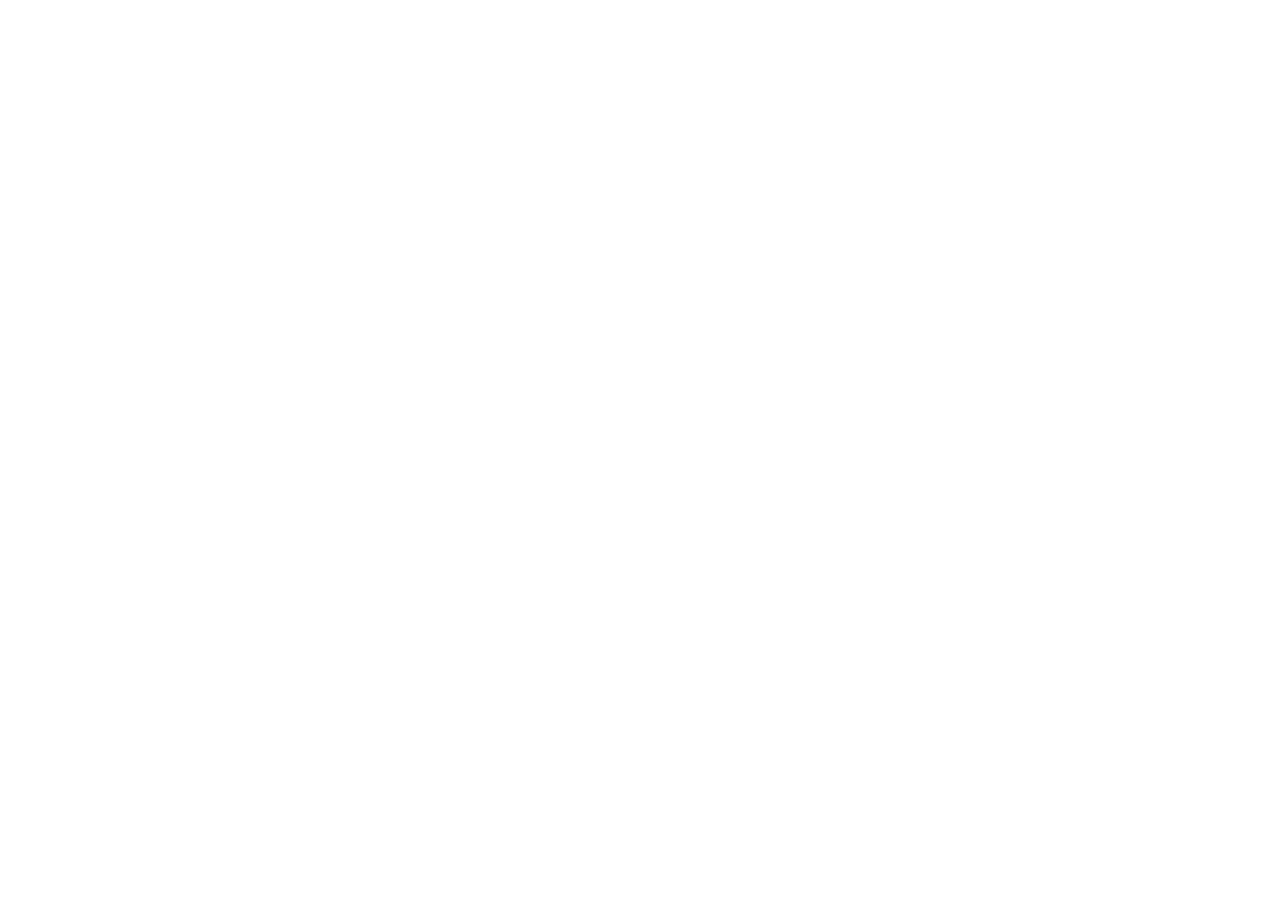
==== index.html @ 9c600935 "完成登录和注册的功能" ====
<!DOCTYPE html>
<html lang="en">
<head>
    <meta charset="UTF-8">
    <meta name="viewport" content="width=device-width, initial-scale=1.0">
    <title>Document</title>
</head>
<body>
    
</body>
</html>
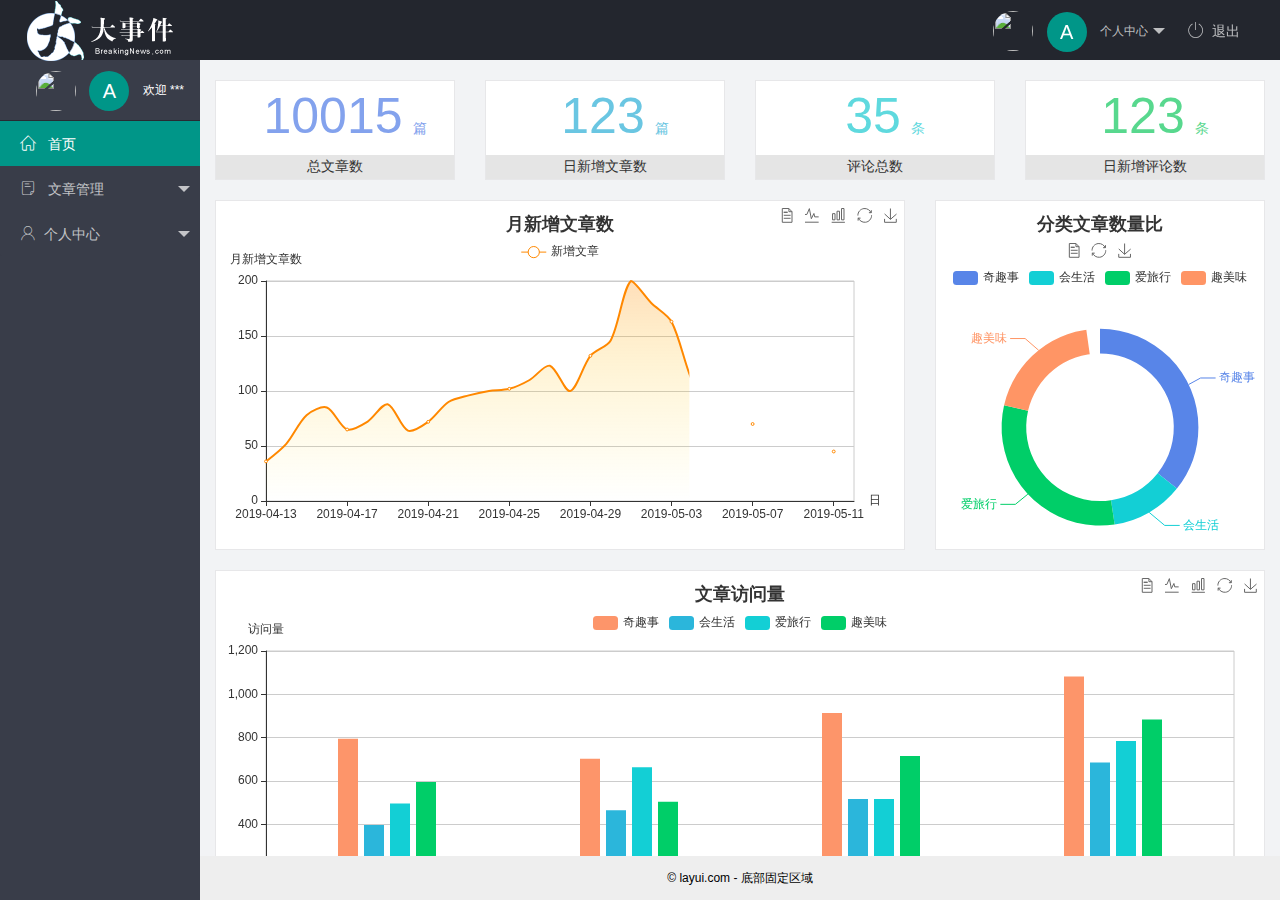
==== commit e75e0abd: "完成主页内容的开发" ====
--- a/index.html
+++ b/index.html
@@ -1,11 +1,96 @@
 <!DOCTYPE html>
 <html lang="en">
+
 <head>
     <meta charset="UTF-8">
     <meta name="viewport" content="width=device-width, initial-scale=1.0">
     <title>Document</title>
+
+    <!-- 导入 layui 的样式表 -->
+    <link rel="stylesheet" href="/assets/lib/layui/css/layui.css" />
+    <!-- 导入第三方图标 -->
+    <link rel="stylesheet" href="/assets/fonts/iconfont.css" />
+    <!-- 导入自己的css文件 -->
+    <link rel="stylesheet" href="/assets/css/index.css" />
 </head>
-<body>
-    
+
+<body class="layui-layout-body">
+    <div class="layui-layout layui-layout-admin">
+        <div class="layui-header">
+            <div class="layui-logo">
+                <img src="/assets/images/logo.png" alt="" />
+            </div>
+            <!-- 头部区域（可配合layui已有的水平导航） -->
+            <ul class="layui-nav layui-layout-right">
+                <li class="layui-nav-item">
+                    <a href="javascript:;" class="userinfo">
+                        <img src="http://t.cn/RCzsdCq" class="layui-nav-img" />
+                        <span class="text-avatar">A</span>
+                        个人中心
+                    </a>
+                    <dl class="layui-nav-child">
+                        <dd><a href="">基本资料</a></dd>
+                        <dd><a href="">更换头像</a></dd>
+                        <dd><a href="">重置密码</a></dd>
+                    </dl>
+                </li>
+                <li class="layui-nav-item"><a href="javascript:;" id="btnLogout"><span class="iconfont icon-tuichu"></span>退出</a></li>
+            </ul>
+        </div>
+
+        <div class="layui-side layui-bg-black">
+            <div class="layui-side-scroll">
+                <div class="userinfo">
+                    <img src="http://t.cn/RCzsdCq" class="layui-nav-img" />
+                    <span class="text-avatar">A</span>
+                    <span id="welcome">欢迎 ***</span>
+                </div>
+                <!-- 左侧导航区域（可配合layui已有的垂直导航） -->
+                <ul class="layui-nav layui-nav-tree" lay-shrink="all">
+                    <li class="layui-nav-item layui-this">
+                        <a href="/home/dashboard.html" target="fm"><span class="iconfont icon-home"></span>
+                            首页</a>
+
+                    </li>
+                    <li class="layui-nav-item">
+                        <a href="javascript:;"><span class="iconfont icon-16"></span>
+                            文章管理</a>
+                        <dl class="layui-nav-child">
+                            <dd><a href="javascript:;"><i class="layui-icon layui-icon-app"></i>文章类别</a></dd>
+                            <dd><a href="javascript:;"><i class="layui-icon layui-icon-app"></i>文章列表</a></dd>
+                            <dd><a href="javascript:;"><i class="layui-icon layui-icon-app"></i>发布文章</a></dd>
+                        </dl>
+                    </li>
+                    <li class="layui-nav-item">
+                        <a href="javascript:;"><span class="iconfont icon-user"></span>个人中心</a>
+                        <dl class="layui-nav-child">
+                            <dd><a href="javascript:;"><i class="layui-icon layui-icon-app"></i>基本资料</a></dd>
+                            <dd><a href="javascript:;"><i class="layui-icon layui-icon-app"></i>更换图像</a></dd>
+                            <dd><a href="javascript:;"><i class="layui-icon layui-icon-app"></i>重置密码</a></dd>
+                        </dl>
+                    </li>
+                </ul>
+            </div>
+        </div>
+
+        <div class="layui-body">
+            <!-- 内容主体区域 -->
+            <iframe name="fm" src="/home/dashboard.html" frameborder="0"></iframe>
+        </div>
+
+        <div class="layui-footer">
+            <!-- 底部固定区域 -->
+            © layui.com - 底部固定区域
+        </div>
+    </div>
+    <!-- 导入 layui 的JS文件 -->
+    <script src="/assets/lib/layui/layui.all.js"></script>
+    <!-- 导入 jQuery -->
+    <script src="/assets/lib/jquery.js"></script>
+    <!-- 导入自己封装的 baseAPI -->
+    <script src="/assets/js/baseAPI.js"></script>
+    <!-- 导入自己的 js 文件 -->
+    <script src="/assets/js/index.js"></script>
 </body>
+
 </html>--- a/assets/lib/layui/css/layui.css
+++ b/assets/lib/layui/css/layui.css
@@ -0,0 +1,2 @@
+/** layui-v2.5.5 MIT License By https://www.layui.com */
+ .layui-inline,img{display:inline-block;vertical-align:middle}h1,h2,h3,h4,h5,h6{font-weight:400}.layui-edge,.layui-header,.layui-inline,.layui-main{position:relative}.layui-body,.layui-edge,.layui-elip{overflow:hidden}.layui-btn,.layui-edge,.layui-inline,img{vertical-align:middle}.layui-btn,.layui-disabled,.layui-icon,.layui-unselect{-moz-user-select:none;-webkit-user-select:none;-ms-user-select:none}.layui-elip,.layui-form-checkbox span,.layui-form-pane .layui-form-label{text-overflow:ellipsis;white-space:nowrap}.layui-breadcrumb,.layui-tree-btnGroup{visibility:hidden}blockquote,body,button,dd,div,dl,dt,form,h1,h2,h3,h4,h5,h6,input,li,ol,p,pre,td,textarea,th,ul{margin:0;padding:0;-webkit-tap-highlight-color:rgba(0,0,0,0)}a:active,a:hover{outline:0}img{border:none}li{list-style:none}table{border-collapse:collapse;border-spacing:0}h4,h5,h6{font-size:100%}button,input,optgroup,option,select,textarea{font-family:inherit;font-size:inherit;font-style:inherit;font-weight:inherit;outline:0}pre{white-space:pre-wrap;white-space:-moz-pre-wrap;white-space:-pre-wrap;white-space:-o-pre-wrap;word-wrap:break-word}body{line-height:24px;font:14px Helvetica Neue,Helvetica,PingFang SC,Tahoma,Arial,sans-serif}hr{height:1px;margin:10px 0;border:0;clear:both}a{color:#333;text-decoration:none}a:hover{color:#777}a cite{font-style:normal;*cursor:pointer}.layui-border-box,.layui-border-box *{box-sizing:border-box}.layui-box,.layui-box *{box-sizing:content-box}.layui-clear{clear:both;*zoom:1}.layui-clear:after{content:'\20';clear:both;*zoom:1;display:block;height:0}.layui-inline{*display:inline;*zoom:1}.layui-edge{display:inline-block;width:0;height:0;border-width:6px;border-style:dashed;border-color:transparent}.layui-edge-top{top:-4px;border-bottom-color:#999;border-bottom-style:solid}.layui-edge-right{border-left-color:#999;border-left-style:solid}.layui-edge-bottom{top:2px;border-top-color:#999;border-top-style:solid}.layui-edge-left{border-right-color:#999;border-right-style:solid}.layui-disabled,.layui-disabled:hover{color:#d2d2d2!important;cursor:not-allowed!important}.layui-circle{border-radius:100%}.layui-show{display:block!important}.layui-hide{display:none!important}@font-face{font-family:layui-icon;src:url(../font/iconfont.eot?v=250);src:url(../font/iconfont.eot?v=250#iefix) format('embedded-opentype'),url(../font/iconfont.woff2?v=250) format('woff2'),url(../font/iconfont.woff?v=250) format('woff'),url(../font/iconfont.ttf?v=250) format('truetype'),url(../font/iconfont.svg?v=250#layui-icon) format('svg')}.layui-icon{font-family:layui-icon!important;font-size:16px;font-style:normal;-webkit-font-smoothing:antialiased;-moz-osx-font-smoothing:grayscale}.layui-icon-reply-fill:before{content:"\e611"}.layui-icon-set-fill:before{content:"\e614"}.layui-icon-menu-fill:before{content:"\e60f"}.layui-icon-search:before{content:"\e615"}.layui-icon-share:before{content:"\e641"}.layui-icon-set-sm:before{content:"\e620"}.layui-icon-engine:before{content:"\e628"}.layui-icon-close:before{content:"\1006"}.layui-icon-close-fill:before{content:"\1007"}.layui-icon-chart-screen:before{content:"\e629"}.layui-icon-star:before{content:"\e600"}.layui-icon-circle-dot:before{content:"\e617"}.layui-icon-chat:before{content:"\e606"}.layui-icon-release:before{content:"\e609"}.layui-icon-list:before{content:"\e60a"}.layui-icon-chart:before{content:"\e62c"}.layui-icon-ok-circle:before{content:"\1005"}.layui-icon-layim-theme:before{content:"\e61b"}.layui-icon-table:before{content:"\e62d"}.layui-icon-right:before{content:"\e602"}.layui-icon-left:before{content:"\e603"}.layui-icon-cart-simple:before{content:"\e698"}.layui-icon-face-cry:before{content:"\e69c"}.layui-icon-face-smile:before{content:"\e6af"}.layui-icon-survey:before{content:"\e6b2"}.layui-icon-tree:before{content:"\e62e"}.layui-icon-upload-circle:before{content:"\e62f"}.layui-icon-add-circle:before{content:"\e61f"}.layui-icon-download-circle:before{content:"\e601"}.layui-icon-templeate-1:before{content:"\e630"}.layui-icon-util:before{content:"\e631"}.layui-icon-face-surprised:before{content:"\e664"}.layui-icon-edit:before{content:"\e642"}.layui-icon-speaker:before{content:"\e645"}.layui-icon-down:before{content:"\e61a"}.layui-icon-file:before{content:"\e621"}.layui-icon-layouts:before{content:"\e632"}.layui-icon-rate-half:before{content:"\e6c9"}.layui-icon-add-circle-fine:before{content:"\e608"}.layui-icon-prev-circle:before{content:"\e633"}.layui-icon-read:before{content:"\e705"}.layui-icon-404:before{content:"\e61c"}.layui-icon-carousel:before{content:"\e634"}.layui-icon-help:before{content:"\e607"}.layui-icon-code-circle:before{content:"\e635"}.layui-icon-water:before{content:"\e636"}.layui-icon-username:before{content:"\e66f"}.layui-icon-find-fill:before{content:"\e670"}.layui-icon-about:before{content:"\e60b"}.layui-icon-location:before{content:"\e715"}.layui-icon-up:before{content:"\e619"}.layui-icon-pause:before{content:"\e651"}.layui-icon-date:before{content:"\e637"}.layui-icon-layim-uploadfile:before{content:"\e61d"}.layui-icon-delete:before{content:"\e640"}.layui-icon-play:before{content:"\e652"}.layui-icon-top:before{content:"\e604"}.layui-icon-friends:before{content:"\e612"}.layui-icon-refresh-3:before{content:"\e9aa"}.layui-icon-ok:before{content:"\e605"}.layui-icon-layer:before{content:"\e638"}.layui-icon-face-smile-fine:before{content:"\e60c"}.layui-icon-dollar:before{content:"\e659"}.layui-icon-group:before{content:"\e613"}.layui-icon-layim-download:before{content:"\e61e"}.layui-icon-picture-fine:before{content:"\e60d"}.layui-icon-link:before{content:"\e64c"}.layui-icon-diamond:before{content:"\e735"}.layui-icon-log:before{content:"\e60e"}.layui-icon-rate-solid:before{content:"\e67a"}.layui-icon-fonts-del:before{content:"\e64f"}.layui-icon-unlink:before{content:"\e64d"}.layui-icon-fonts-clear:before{content:"\e639"}.layui-icon-triangle-r:before{content:"\e623"}.layui-icon-circle:before{content:"\e63f"}.layui-icon-radio:before{content:"\e643"}.layui-icon-align-center:before{content:"\e647"}.layui-icon-align-right:before{content:"\e648"}.layui-icon-align-left:before{content:"\e649"}.layui-icon-loading-1:before{content:"\e63e"}.layui-icon-return:before{content:"\e65c"}.layui-icon-fonts-strong:before{content:"\e62b"}.layui-icon-upload:before{content:"\e67c"}.layui-icon-dialogue:before{content:"\e63a"}.layui-icon-video:before{content:"\e6ed"}.layui-icon-headset:before{content:"\e6fc"}.layui-icon-cellphone-fine:before{content:"\e63b"}.layui-icon-add-1:before{content:"\e654"}.layui-icon-face-smile-b:before{content:"\e650"}.layui-icon-fonts-html:before{content:"\e64b"}.layui-icon-form:before{content:"\e63c"}.layui-icon-cart:before{content:"\e657"}.layui-icon-camera-fill:before{content:"\e65d"}.layui-icon-tabs:before{content:"\e62a"}.layui-icon-fonts-code:before{content:"\e64e"}.layui-icon-fire:before{content:"\e756"}.layui-icon-set:before{content:"\e716"}.layui-icon-fonts-u:before{content:"\e646"}.layui-icon-triangle-d:before{content:"\e625"}.layui-icon-tips:before{content:"\e702"}.layui-icon-picture:before{content:"\e64a"}.layui-icon-more-vertical:before{content:"\e671"}.layui-icon-flag:before{content:"\e66c"}.layui-icon-loading:before{content:"\e63d"}.layui-icon-fonts-i:before{content:"\e644"}.layui-icon-refresh-1:before{content:"\e666"}.layui-icon-rmb:before{content:"\e65e"}.layui-icon-home:before{content:"\e68e"}.layui-icon-user:before{content:"\e770"}.layui-icon-notice:before{content:"\e667"}.layui-icon-login-weibo:before{content:"\e675"}.layui-icon-voice:before{content:"\e688"}.layui-icon-upload-drag:before{content:"\e681"}.layui-icon-login-qq:before{content:"\e676"}.layui-icon-snowflake:before{content:"\e6b1"}.layui-icon-file-b:before{content:"\e655"}.layui-icon-template:before{content:"\e663"}.layui-icon-auz:before{content:"\e672"}.layui-icon-console:before{content:"\e665"}.layui-icon-app:before{content:"\e653"}.layui-icon-prev:before{content:"\e65a"}.layui-icon-website:before{content:"\e7ae"}.layui-icon-next:before{content:"\e65b"}.layui-icon-component:before{content:"\e857"}.layui-icon-more:before{content:"\e65f"}.layui-icon-login-wechat:before{content:"\e677"}.layui-icon-shrink-right:before{content:"\e668"}.layui-icon-spread-left:before{content:"\e66b"}.layui-icon-camera:before{content:"\e660"}.layui-icon-note:before{content:"\e66e"}.layui-icon-refresh:before{content:"\e669"}.layui-icon-female:before{content:"\e661"}.layui-icon-male:before{content:"\e662"}.layui-icon-password:before{content:"\e673"}.layui-icon-senior:before{content:"\e674"}.layui-icon-theme:before{content:"\e66a"}.layui-icon-tread:before{content:"\e6c5"}.layui-icon-praise:before{content:"\e6c6"}.layui-icon-star-fill:before{content:"\e658"}.layui-icon-rate:before{content:"\e67b"}.layui-icon-template-1:before{content:"\e656"}.layui-icon-vercode:before{content:"\e679"}.layui-icon-cellphone:before{content:"\e678"}.layui-icon-screen-full:before{content:"\e622"}.layui-icon-screen-restore:before{content:"\e758"}.layui-icon-cols:before{content:"\e610"}.layui-icon-export:before{content:"\e67d"}.layui-icon-print:before{content:"\e66d"}.layui-icon-slider:before{content:"\e714"}.layui-icon-addition:before{content:"\e624"}.layui-icon-subtraction:before{content:"\e67e"}.layui-icon-service:before{content:"\e626"}.layui-icon-transfer:before{content:"\e691"}.layui-main{width:1140px;margin:0 auto}.layui-header{z-index:1000;height:60px}.layui-header a:hover{transition:all .5s;-webkit-transition:all .5s}.layui-side{position:fixed;left:0;top:0;bottom:0;z-index:999;width:200px;overflow-x:hidden}.layui-side-scroll{position:relative;width:220px;height:100%;overflow-x:hidden}.layui-body{position:absolute;left:200px;right:0;top:0;bottom:0;z-index:998;width:auto;overflow-y:auto;box-sizing:border-box}.layui-layout-body{overflow:hidden}.layui-layout-admin .layui-header{background-color:#23262E}.layui-layout-admin .layui-side{top:60px;width:200px;overflow-x:hidden}.layui-layout-admin .layui-body{position:fixed;top:60px;bottom:44px}.layui-layout-admin .layui-main{width:auto;margin:0 15px}.layui-layout-admin .layui-footer{position:fixed;left:200px;right:0;bottom:0;height:44px;line-height:44px;padding:0 15px;background-color:#eee}.layui-layout-admin .layui-logo{position:absolute;left:0;top:0;width:200px;height:100%;line-height:60px;text-align:center;color:#009688;font-size:16px}.layui-layout-admin .layui-header .layui-nav{background:0 0}.layui-layout-left{position:absolute!important;left:200px;top:0}.layui-layout-right{position:absolute!important;right:0;top:0}.layui-container{position:relative;margin:0 auto;padding:0 15px;box-sizing:border-box}.layui-fluid{position:relative;margin:0 auto;padding:0 15px}.layui-row:after,.layui-row:before{content:'';display:block;clear:both}.layui-col-lg1,.layui-col-lg10,.layui-col-lg11,.layui-col-lg12,.layui-col-lg2,.layui-col-lg3,.layui-col-lg4,.layui-col-lg5,.layui-col-lg6,.layui-col-lg7,.layui-col-lg8,.layui-col-lg9,.layui-col-md1,.layui-col-md10,.layui-col-md11,.layui-col-md12,.layui-col-md2,.layui-col-md3,.layui-col-md4,.layui-col-md5,.layui-col-md6,.layui-col-md7,.layui-col-md8,.layui-col-md9,.layui-col-sm1,.layui-col-sm10,.layui-col-sm11,.layui-col-sm12,.layui-col-sm2,.layui-col-sm3,.layui-col-sm4,.layui-col-sm5,.layui-col-sm6,.layui-col-sm7,.layui-col-sm8,.layui-col-sm9,.layui-col-xs1,.layui-col-xs10,.layui-col-xs11,.layui-col-xs12,.layui-col-xs2,.layui-col-xs3,.layui-col-xs4,.layui-col-xs5,.layui-col-xs6,.layui-col-xs7,.layui-col-xs8,.layui-col-xs9{position:relative;display:block;box-sizing:border-box}.layui-col-xs1,.layui-col-xs10,.layui-col-xs11,.layui-col-xs12,.layui-col-xs2,.layui-col-xs3,.layui-col-xs4,.layui-col-xs5,.layui-col-xs6,.layui-col-xs7,.layui-col-xs8,.layui-col-xs9{float:left}.layui-col-xs1{width:8.33333333%}.layui-col-xs2{width:16.66666667%}.layui-col-xs3{width:25%}.layui-col-xs4{width:33.33333333%}.layui-col-xs5{width:41.66666667%}.layui-col-xs6{width:50%}.layui-col-xs7{width:58.33333333%}.layui-col-xs8{width:66.66666667%}.layui-col-xs9{width:75%}.layui-col-xs10{width:83.33333333%}.layui-col-xs11{width:91.66666667%}.layui-col-xs12{width:100%}.layui-col-xs-offset1{margin-left:8.33333333%}.layui-col-xs-offset2{margin-left:16.66666667%}.layui-col-xs-offset3{margin-left:25%}.layui-col-xs-offset4{margin-left:33.33333333%}.layui-col-xs-offset5{margin-left:41.66666667%}.layui-col-xs-offset6{margin-left:50%}.layui-col-xs-offset7{margin-left:58.33333333%}.layui-col-xs-offset8{margin-left:66.66666667%}.layui-col-xs-offset9{margin-left:75%}.layui-col-xs-offset10{margin-left:83.33333333%}.layui-col-xs-offset11{margin-left:91.66666667%}.layui-col-xs-offset12{margin-left:100%}@media screen and (max-width:768px){.layui-hide-xs{display:none!important}.layui-show-xs-block{display:block!important}.layui-show-xs-inline{display:inline!important}.layui-show-xs-inline-block{display:inline-block!important}}@media screen and (min-width:768px){.layui-container{width:750px}.layui-hide-sm{display:none!important}.layui-show-sm-block{display:block!important}.layui-show-sm-inline{display:inline!important}.layui-show-sm-inline-block{display:inline-block!important}.layui-col-sm1,.layui-col-sm10,.layui-col-sm11,.layui-col-sm12,.layui-col-sm2,.layui-col-sm3,.layui-col-sm4,.layui-col-sm5,.layui-col-sm6,.layui-col-sm7,.layui-col-sm8,.layui-col-sm9{float:left}.layui-col-sm1{width:8.33333333%}.layui-col-sm2{width:16.66666667%}.layui-col-sm3{width:25%}.layui-col-sm4{width:33.33333333%}.layui-col-sm5{width:41.66666667%}.layui-col-sm6{width:50%}.layui-col-sm7{width:58.33333333%}.layui-col-sm8{width:66.66666667%}.layui-col-sm9{width:75%}.layui-col-sm10{width:83.33333333%}.layui-col-sm11{width:91.66666667%}.layui-col-sm12{width:100%}.layui-col-sm-offset1{margin-left:8.33333333%}.layui-col-sm-offset2{margin-left:16.66666667%}.layui-col-sm-offset3{margin-left:25%}.layui-col-sm-offset4{margin-left:33.33333333%}.layui-col-sm-offset5{margin-left:41.66666667%}.layui-col-sm-offset6{margin-left:50%}.layui-col-sm-offset7{margin-left:58.33333333%}.layui-col-sm-offset8{margin-left:66.66666667%}.layui-col-sm-offset9{margin-left:75%}.layui-col-sm-offset10{margin-left:83.33333333%}.layui-col-sm-offset11{margin-left:91.66666667%}.layui-col-sm-offset12{margin-left:100%}}@media screen and (min-width:992px){.layui-container{width:970px}.layui-hide-md{display:none!important}.layui-show-md-block{display:block!important}.layui-show-md-inline{display:inline!important}.layui-show-md-inline-block{display:inline-block!important}.layui-col-md1,.layui-col-md10,.layui-col-md11,.layui-col-md12,.layui-col-md2,.layui-col-md3,.layui-col-md4,.layui-col-md5,.layui-col-md6,.layui-col-md7,.layui-col-md8,.layui-col-md9{float:left}.layui-col-md1{width:8.33333333%}.layui-col-md2{width:16.66666667%}.layui-col-md3{width:25%}.layui-col-md4{width:33.33333333%}.layui-col-md5{width:41.66666667%}.layui-col-md6{width:50%}.layui-col-md7{width:58.33333333%}.layui-col-md8{width:66.66666667%}.layui-col-md9{width:75%}.layui-col-md10{width:83.33333333%}.layui-col-md11{width:91.66666667%}.layui-col-md12{width:100%}.layui-col-md-offset1{margin-left:8.33333333%}.layui-col-md-offset2{margin-left:16.66666667%}.layui-col-md-offset3{margin-left:25%}.layui-col-md-offset4{margin-left:33.33333333%}.layui-col-md-offset5{margin-left:41.66666667%}.layui-col-md-offset6{margin-left:50%}.layui-col-md-offset7{margin-left:58.33333333%}.layui-col-md-offset8{margin-left:66.66666667%}.layui-col-md-offset9{margin-left:75%}.layui-col-md-offset10{margin-left:83.33333333%}.layui-col-md-offset11{margin-left:91.66666667%}.layui-col-md-offset12{margin-left:100%}}@media screen and (min-width:1200px){.layui-container{width:1170px}.layui-hide-lg{display:none!important}.layui-show-lg-block{display:block!important}.layui-show-lg-inline{display:inline!important}.layui-show-lg-inline-block{display:inline-block!important}.layui-col-lg1,.layui-col-lg10,.layui-col-lg11,.layui-col-lg12,.layui-col-lg2,.layui-col-lg3,.layui-col-lg4,.layui-col-lg5,.layui-col-lg6,.layui-col-lg7,.layui-col-lg8,.layui-col-lg9{float:left}.layui-col-lg1{width:8.33333333%}.layui-col-lg2{width:16.66666667%}.layui-col-lg3{width:25%}.layui-col-lg4{width:33.33333333%}.layui-col-lg5{width:41.66666667%}.layui-col-lg6{width:50%}.layui-col-lg7{width:58.33333333%}.layui-col-lg8{width:66.66666667%}.layui-col-lg9{width:75%}.layui-col-lg10{width:83.33333333%}.layui-col-lg11{width:91.66666667%}.layui-col-lg12{width:100%}.layui-col-lg-offset1{margin-left:8.33333333%}.layui-col-lg-offset2{margin-left:16.66666667%}.layui-col-lg-offset3{margin-left:25%}.layui-col-lg-offset4{margin-left:33.33333333%}.layui-col-lg-offset5{margin-left:41.66666667%}.layui-col-lg-offset6{margin-left:50%}.layui-col-lg-offset7{margin-left:58.33333333%}.layui-col-lg-offset8{margin-left:66.66666667%}.layui-col-lg-offset9{margin-left:75%}.layui-col-lg-offset10{margin-left:83.33333333%}.layui-col-lg-offset11{margin-left:91.66666667%}.layui-col-lg-offset12{margin-left:100%}}.layui-col-space1{margin:-.5px}.layui-col-space1>*{padding:.5px}.layui-col-space3{margin:-1.5px}.layui-col-space3>*{padding:1.5px}.layui-col-space5{margin:-2.5px}.layui-col-space5>*{padding:2.5px}.layui-col-space8{margin:-3.5px}.layui-col-space8>*{padding:3.5px}.layui-col-space10{margin:-5px}.layui-col-space10>*{padding:5px}.layui-col-space12{margin:-6px}.layui-col-space12>*{padding:6px}.layui-col-space15{margin:-7.5px}.layui-col-space15>*{padding:7.5px}.layui-col-space18{margin:-9px}.layui-col-space18>*{padding:9px}.layui-col-space20{margin:-10px}.layui-col-space20>*{padding:10px}.layui-col-space22{margin:-11px}.layui-col-space22>*{padding:11px}.layui-col-space25{margin:-12.5px}.layui-col-space25>*{padding:12.5px}.layui-col-space30{margin:-15px}.layui-col-space30>*{padding:15px}.layui-btn,.layui-input,.layui-select,.layui-textarea,.layui-upload-button{outline:0;-webkit-appearance:none;transition:all .3s;-webkit-transition:all .3s;box-sizing:border-box}.layui-elem-quote{margin-bottom:10px;padding:15px;line-height:22px;border-left:5px solid #009688;border-radius:0 2px 2px 0;background-color:#f2f2f2}.layui-quote-nm{border-style:solid;border-width:1px 1px 1px 5px;background:0 0}.layui-elem-field{margin-bottom:10px;padding:0;border-width:1px;border-style:solid}.layui-elem-field legend{margin-left:20px;padding:0 10px;font-size:20px;font-weight:300}.layui-field-title{margin:10px 0 20px;border-width:1px 0 0}.layui-field-box{padding:10px 15px}.layui-field-title .layui-field-box{padding:10px 0}.layui-progress{position:relative;height:6px;border-radius:20px;background-color:#e2e2e2}.layui-progress-bar{position:absolute;left:0;top:0;width:0;max-width:100%;height:6px;border-radius:20px;text-align:right;background-color:#5FB878;transition:all .3s;-webkit-transition:all .3s}.layui-progress-big,.layui-progress-big .layui-progress-bar{height:18px;line-height:18px}.layui-progress-text{position:relative;top:-20px;line-height:18px;font-size:12px;color:#666}.layui-progress-big .layui-progress-text{position:static;padding:0 10px;color:#fff}.layui-collapse{border-width:1px;border-style:solid;border-radius:2px}.layui-colla-content,.layui-colla-item{border-top-width:1px;border-top-style:solid}.layui-colla-item:first-child{border-top:none}.layui-colla-title{position:relative;height:42px;line-height:42px;padding:0 15px 0 35px;color:#333;background-color:#f2f2f2;cursor:pointer;font-size:14px;overflow:hidden}.layui-colla-content{display:none;padding:10px 15px;line-height:22px;color:#666}.layui-colla-icon{position:absolute;left:15px;top:0;font-size:14px}.layui-card{margin-bottom:15px;border-radius:2px;background-color:#fff;box-shadow:0 1px 2px 0 rgba(0,0,0,.05)}.layui-card:last-child{margin-bottom:0}.layui-card-header{position:relative;height:42px;line-height:42px;padding:0 15px;border-bottom:1px solid #f6f6f6;color:#333;border-radius:2px 2px 0 0;font-size:14px}.layui-bg-black,.layui-bg-blue,.layui-bg-cyan,.layui-bg-green,.layui-bg-orange,.layui-bg-red{color:#fff!important}.layui-card-body{position:relative;padding:10px 15px;line-height:24px}.layui-card-body[pad15]{padding:15px}.layui-card-body[pad20]{padding:20px}.layui-card-body .layui-table{margin:5px 0}.layui-card .layui-tab{margin:0}.layui-panel-window{position:relative;padding:15px;border-radius:0;border-top:5px solid #E6E6E6;background-color:#fff}.layui-auxiliar-moving{position:fixed;left:0;right:0;top:0;bottom:0;width:100%;height:100%;background:0 0;z-index:9999999999}.layui-form-label,.layui-form-mid,.layui-form-select,.layui-input-block,.layui-input-inline,.layui-textarea{position:relative}.layui-bg-red{background-color:#FF5722!important}.layui-bg-orange{background-color:#FFB800!important}.layui-bg-green{background-color:#009688!important}.layui-bg-cyan{background-color:#2F4056!important}.layui-bg-blue{background-color:#1E9FFF!important}.layui-bg-black{background-color:#393D49!important}.layui-bg-gray{background-color:#eee!important;color:#666!important}.layui-badge-rim,.layui-colla-content,.layui-colla-item,.layui-collapse,.layui-elem-field,.layui-form-pane .layui-form-item[pane],.layui-form-pane .layui-form-label,.layui-input,.layui-layedit,.layui-layedit-tool,.layui-quote-nm,.layui-select,.layui-tab-bar,.layui-tab-card,.layui-tab-title,.layui-tab-title .layui-this:after,.layui-textarea{border-color:#e6e6e6}.layui-timeline-item:before,hr{background-color:#e6e6e6}.layui-text{line-height:22px;font-size:14px;color:#666}.layui-text h1,.layui-text h2,.layui-text h3{font-weight:500;color:#333}.layui-text h1{font-size:30px}.layui-text h2{font-size:24px}.layui-text h3{font-size:18px}.layui-text a:not(.layui-btn){color:#01AAED}.layui-text a:not(.layui-btn):hover{text-decoration:underline}.layui-text ul{padding:5px 0 5px 15px}.layui-text ul li{margin-top:5px;list-style-type:disc}.layui-text em,.layui-word-aux{color:#999!important;padding:0 5px!important}.layui-btn{display:inline-block;height:38px;line-height:38px;padding:0 18px;background-color:#009688;color:#fff;white-space:nowrap;text-align:center;font-size:14px;border:none;border-radius:2px;cursor:pointer}.layui-btn:hover{opacity:.8;filter:alpha(opacity=80);color:#fff}.layui-btn:active{opacity:1;filter:alpha(opacity=100)}.layui-btn+.layui-btn{margin-left:10px}.layui-btn-container{font-size:0}.layui-btn-container .layui-btn{margin-right:10px;margin-bottom:10px}.layui-btn-container .layui-btn+.layui-btn{margin-left:0}.layui-table .layui-btn-container .layui-btn{margin-bottom:9px}.layui-btn-radius{border-radius:100px}.layui-btn .layui-icon{margin-right:3px;font-size:18px;vertical-align:bottom;vertical-align:middle\9}.layui-btn-primary{border:1px solid #C9C9C9;background-color:#fff;color:#555}.layui-btn-primary:hover{border-color:#009688;color:#333}.layui-btn-normal{background-color:#1E9FFF}.layui-btn-warm{background-color:#FFB800}.layui-btn-danger{background-color:#FF5722}.layui-btn-checked{background-color:#5FB878}.layui-btn-disabled,.layui-btn-disabled:active,.layui-btn-disabled:hover{border:1px solid #e6e6e6;background-color:#FBFBFB;color:#C9C9C9;cursor:not-allowed;opacity:1}.layui-btn-lg{height:44px;line-height:44px;padding:0 25px;font-size:16px}.layui-btn-sm{height:30px;line-height:30px;padding:0 10px;font-size:12px}.layui-btn-sm i{font-size:16px!important}.layui-btn-xs{height:22px;line-height:22px;padding:0 5px;font-size:12px}.layui-btn-xs i{font-size:14px!important}.layui-btn-group{display:inline-block;vertical-align:middle;font-size:0}.layui-btn-group .layui-btn{margin-left:0!important;margin-right:0!important;border-left:1px solid rgba(255,255,255,.5);border-radius:0}.layui-btn-group .layui-btn-primary{border-left:none}.layui-btn-group .layui-btn-primary:hover{border-color:#C9C9C9;color:#009688}.layui-btn-group .layui-btn:first-child{border-left:none;border-radius:2px 0 0 2px}.layui-btn-group .layui-btn-primary:first-child{border-left:1px solid #c9c9c9}.layui-btn-group .layui-btn:last-child{border-radius:0 2px 2px 0}.layui-btn-group .layui-btn+.layui-btn{margin-left:0}.layui-btn-group+.layui-btn-group{margin-left:10px}.layui-btn-fluid{width:100%}.layui-input,.layui-select,.layui-textarea{height:38px;line-height:1.3;line-height:38px\9;border-width:1px;border-style:solid;background-color:#fff;border-radius:2px}.layui-input::-webkit-input-placeholder,.layui-select::-webkit-input-placeholder,.layui-textarea::-webkit-input-placeholder{line-height:1.3}.layui-input,.layui-textarea{display:block;width:100%;padding-left:10px}.layui-input:hover,.layui-textarea:hover{border-color:#D2D2D2!important}.layui-input:focus,.layui-textarea:focus{border-color:#C9C9C9!important}.layui-textarea{min-height:100px;height:auto;line-height:20px;padding:6px 10px;resize:vertical}.layui-select{padding:0 10px}.layui-form input[type=checkbox],.layui-form input[type=radio],.layui-form select{display:none}.layui-form [lay-ignore]{display:initial}.layui-form-item{margin-bottom:15px;clear:both;*zoom:1}.layui-form-item:after{content:'\20';clear:both;*zoom:1;display:block;height:0}.layui-form-label{float:left;display:block;padding:9px 15px;width:80px;font-weight:400;line-height:20px;text-align:right}.layui-form-label-col{display:block;float:none;padding:9px 0;line-height:20px;text-align:left}.layui-form-item .layui-inline{margin-bottom:5px;margin-right:10px}.layui-input-block{margin-left:110px;min-height:36px}.layui-input-inline{display:inline-block;vertical-align:middle}.layui-form-item .layui-input-inline{float:left;width:190px;margin-right:10px}.layui-form-text .layui-input-inline{width:auto}.layui-form-mid{float:left;display:block;padding:9px 0!important;line-height:20px;margin-right:10px}.layui-form-danger+.layui-form-select .layui-input,.layui-form-danger:focus{border-color:#FF5722!important}.layui-form-select .layui-input{padding-right:30px;cursor:pointer}.layui-form-select .layui-edge{position:absolute;right:10px;top:50%;margin-top:-3px;cursor:pointer;border-width:6px;border-top-color:#c2c2c2;border-top-style:solid;transition:all .3s;-webkit-transition:all .3s}.layui-form-select dl{display:none;position:absolute;left:0;top:42px;padding:5px 0;z-index:899;min-width:100%;border:1px solid #d2d2d2;max-height:300px;overflow-y:auto;background-color:#fff;border-radius:2px;box-shadow:0 2px 4px rgba(0,0,0,.12);box-sizing:border-box}.layui-form-select dl dd,.layui-form-select dl dt{padding:0 10px;line-height:36px;white-space:nowrap;overflow:hidden;text-overflow:ellipsis}.layui-form-select dl dt{font-size:12px;color:#999}.layui-form-select dl dd{cursor:pointer}.layui-form-select dl dd:hover{background-color:#f2f2f2;-webkit-transition:.5s all;transition:.5s all}.layui-form-select .layui-select-group dd{padding-left:20px}.layui-form-select dl dd.layui-select-tips{padding-left:10px!important;color:#999}.layui-form-select dl dd.layui-this{background-color:#5FB878;color:#fff}.layui-form-checkbox,.layui-form-select dl dd.layui-disabled{background-color:#fff}.layui-form-selected dl{display:block}.layui-form-checkbox,.layui-form-checkbox *,.layui-form-switch{display:inline-block;vertical-align:middle}.layui-form-selected .layui-edge{margin-top:-9px;-webkit-transform:rotate(180deg);transform:rotate(180deg);margin-top:-3px\9}:root .layui-form-selected .layui-edge{margin-top:-9px\0/IE9}.layui-form-selectup dl{top:auto;bottom:42px}.layui-select-none{margin:5px 0;text-align:center;color:#999}.layui-select-disabled .layui-disabled{border-color:#eee!important}.layui-select-disabled .layui-edge{border-top-color:#d2d2d2}.layui-form-checkbox{position:relative;height:30px;line-height:30px;margin-right:10px;padding-right:30px;cursor:pointer;font-size:0;-webkit-transition:.1s linear;transition:.1s linear;box-sizing:border-box}.layui-form-checkbox span{padding:0 10px;height:100%;font-size:14px;border-radius:2px 0 0 2px;background-color:#d2d2d2;color:#fff;overflow:hidden}.layui-form-checkbox:hover span{background-color:#c2c2c2}.layui-form-checkbox i{position:absolute;right:0;top:0;width:30px;height:28px;border:1px solid #d2d2d2;border-left:none;border-radius:0 2px 2px 0;color:#fff;font-size:20px;text-align:center}.layui-form-checkbox:hover i{border-color:#c2c2c2;color:#c2c2c2}.layui-form-checked,.layui-form-checked:hover{border-color:#5FB878}.layui-form-checked span,.layui-form-checked:hover span{background-color:#5FB878}.layui-form-checked i,.layui-form-checked:hover i{color:#5FB878}.layui-form-item .layui-form-checkbox{margin-top:4px}.layui-form-checkbox[lay-skin=primary]{height:auto!important;line-height:normal!important;min-width:18px;min-height:18px;border:none!important;margin-right:0;padding-left:28px;padding-right:0;background:0 0}.layui-form-checkbox[lay-skin=primary] span{padding-left:0;padding-right:15px;line-height:18px;background:0 0;color:#666}.layui-form-checkbox[lay-skin=primary] i{right:auto;left:0;width:16px;height:16px;line-height:16px;border:1px solid #d2d2d2;font-size:12px;border-radius:2px;background-color:#fff;-webkit-transition:.1s linear;transition:.1s linear}.layui-form-checkbox[lay-skin=primary]:hover i{border-color:#5FB878;color:#fff}.layui-form-checked[lay-skin=primary] i{border-color:#5FB878!important;background-color:#5FB878;color:#fff}.layui-checkbox-disbaled[lay-skin=primary] span{background:0 0!important;color:#c2c2c2}.layui-checkbox-disbaled[lay-skin=primary]:hover i{border-color:#d2d2d2}.layui-form-item .layui-form-checkbox[lay-skin=primary]{margin-top:10px}.layui-form-switch{position:relative;height:22px;line-height:22px;min-width:35px;padding:0 5px;margin-top:8px;border:1px solid #d2d2d2;border-radius:20px;cursor:pointer;background-color:#fff;-webkit-transition:.1s linear;transition:.1s linear}.layui-form-switch i{position:absolute;left:5px;top:3px;width:16px;height:16px;border-radius:20px;background-color:#d2d2d2;-webkit-transition:.1s linear;transition:.1s linear}.layui-form-switch em{position:relative;top:0;width:25px;margin-left:21px;padding:0!important;text-align:center!important;color:#999!important;font-style:normal!important;font-size:12px}.layui-form-onswitch{border-color:#5FB878;background-color:#5FB878}.layui-checkbox-disbaled,.layui-checkbox-disbaled i{border-color:#e2e2e2!important}.layui-form-onswitch i{left:100%;margin-left:-21px;background-color:#fff}.layui-form-onswitch em{margin-left:5px;margin-right:21px;color:#fff!important}.layui-checkbox-disbaled span{background-color:#e2e2e2!important}.layui-checkbox-disbaled:hover i{color:#fff!important}[lay-radio]{display:none}.layui-form-radio,.layui-form-radio *{display:inline-block;vertical-align:middle}.layui-form-radio{line-height:28px;margin:6px 10px 0 0;padding-right:10px;cursor:pointer;font-size:0}.layui-form-radio *{font-size:14px}.layui-form-radio>i{margin-right:8px;font-size:22px;color:#c2c2c2}.layui-form-radio>i:hover,.layui-form-radioed>i{color:#5FB878}.layui-radio-disbaled>i{color:#e2e2e2!important}.layui-form-pane .layui-form-label{width:110px;padding:8px 15px;height:38px;line-height:20px;border-width:1px;border-style:solid;border-radius:2px 0 0 2px;text-align:center;background-color:#FBFBFB;overflow:hidden;box-sizing:border-box}.layui-form-pane .layui-input-inline{margin-left:-1px}.layui-form-pane .layui-input-block{margin-left:110px;left:-1px}.layui-form-pane .layui-input{border-radius:0 2px 2px 0}.layui-form-pane .layui-form-text .layui-form-label{float:none;width:100%;border-radius:2px;box-sizing:border-box;text-align:left}.layui-form-pane .layui-form-text .layui-input-inline{display:block;margin:0;top:-1px;clear:both}.layui-form-pane .layui-form-text .layui-input-block{margin:0;left:0;top:-1px}.layui-form-pane .layui-form-text .layui-textarea{min-height:100px;border-radius:0 0 2px 2px}.layui-form-pane .layui-form-checkbox{margin:4px 0 4px 10px}.layui-form-pane .layui-form-radio,.layui-form-pane .layui-form-switch{margin-top:6px;margin-left:10px}.layui-form-pane .layui-form-item[pane]{position:relative;border-width:1px;border-style:solid}.layui-form-pane .layui-form-item[pane] .layui-form-label{position:absolute;left:0;top:0;height:100%;border-width:0 1px 0 0}.layui-form-pane .layui-form-item[pane] .layui-input-inline{margin-left:110px}@media screen and (max-width:450px){.layui-form-item .layui-form-label{text-overflow:ellipsis;overflow:hidden;white-space:nowrap}.layui-form-item .layui-inline{display:block;margin-right:0;margin-bottom:20px;clear:both}.layui-form-item .layui-inline:after{content:'\20';clear:both;display:block;height:0}.layui-form-item .layui-input-inline{display:block;float:none;left:-3px;width:auto;margin:0 0 10px 112px}.layui-form-item .layui-input-inline+.layui-form-mid{margin-left:110px;top:-5px;padding:0}.layui-form-item .layui-form-checkbox{margin-right:5px;margin-bottom:5px}}.layui-layedit{border-width:1px;border-style:solid;border-radius:2px}.layui-layedit-tool{padding:3px 5px;border-bottom-width:1px;border-bottom-style:solid;font-size:0}.layedit-tool-fixed{position:fixed;top:0;border-top:1px solid #e2e2e2}.layui-layedit-tool .layedit-tool-mid,.layui-layedit-tool .layui-icon{display:inline-block;vertical-align:middle;text-align:center;font-size:14px}.layui-layedit-tool .layui-icon{position:relative;width:32px;height:30px;line-height:30px;margin:3px 5px;color:#777;cursor:pointer;border-radius:2px}.layui-layedit-tool .layui-icon:hover{color:#393D49}.layui-layedit-tool .layui-icon:active{color:#000}.layui-layedit-tool .layedit-tool-active{background-color:#e2e2e2;color:#000}.layui-layedit-tool .layui-disabled,.layui-layedit-tool .layui-disabled:hover{color:#d2d2d2;cursor:not-allowed}.layui-layedit-tool .layedit-tool-mid{width:1px;height:18px;margin:0 10px;background-color:#d2d2d2}.layedit-tool-html{width:50px!important;font-size:30px!important}.layedit-tool-b,.layedit-tool-code,.layedit-tool-help{font-size:16px!important}.layedit-tool-d,.layedit-tool-face,.layedit-tool-image,.layedit-tool-unlink{font-size:18px!important}.layedit-tool-image input{position:absolute;font-size:0;left:0;top:0;width:100%;height:100%;opacity:.01;filter:Alpha(opacity=1);cursor:pointer}.layui-layedit-iframe iframe{display:block;width:100%}#LAY_layedit_code{overflow:hidden}.layui-laypage{display:inline-block;*display:inline;*zoom:1;vertical-align:middle;margin:10px 0;font-size:0}.layui-laypage>a:first-child,.layui-laypage>a:first-child em{border-radius:2px 0 0 2px}.layui-laypage>a:last-child,.layui-laypage>a:last-child em{border-radius:0 2px 2px 0}.layui-laypage>:first-child{margin-left:0!important}.layui-laypage>:last-child{margin-right:0!important}.layui-laypage a,.layui-laypage button,.layui-laypage input,.layui-laypage select,.layui-laypage span{border:1px solid #e2e2e2}.layui-laypage a,.layui-laypage span{display:inline-block;*display:inline;*zoom:1;vertical-align:middle;padding:0 15px;height:28px;line-height:28px;margin:0 -1px 5px 0;background-color:#fff;color:#333;font-size:12px}.layui-flow-more a *,.layui-laypage input,.layui-table-view select[lay-ignore]{display:inline-block}.layui-laypage a:hover{color:#009688}.layui-laypage em{font-style:normal}.layui-laypage .layui-laypage-spr{color:#999;font-weight:700}.layui-laypage a{text-decoration:none}.layui-laypage .layui-laypage-curr{position:relative}.layui-laypage .layui-laypage-curr em{position:relative;color:#fff}.layui-laypage .layui-laypage-curr .layui-laypage-em{position:absolute;left:-1px;top:-1px;padding:1px;width:100%;height:100%;background-color:#009688}.layui-laypage-em{border-radius:2px}.layui-laypage-next em,.layui-laypage-prev em{font-family:Sim sun;font-size:16px}.layui-laypage .layui-laypage-count,.layui-laypage .layui-laypage-limits,.layui-laypage .layui-laypage-refresh,.layui-laypage .layui-laypage-skip{margin-left:10px;margin-right:10px;padding:0;border:none}.layui-laypage .layui-laypage-limits,.layui-laypage .layui-laypage-refresh{vertical-align:top}.layui-laypage .layui-laypage-refresh i{font-size:18px;cursor:pointer}.layui-laypage select{height:22px;padding:3px;border-radius:2px;cursor:pointer}.layui-laypage .layui-laypage-skip{height:30px;line-height:30px;color:#999}.layui-laypage button,.layui-laypage input{height:30px;line-height:30px;border-radius:2px;vertical-align:top;background-color:#fff;box-sizing:border-box}.layui-laypage input{width:40px;margin:0 10px;padding:0 3px;text-align:center}.layui-laypage input:focus,.layui-laypage select:focus{border-color:#009688!important}.layui-laypage button{margin-left:10px;padding:0 10px;cursor:pointer}.layui-table,.layui-table-view{margin:10px 0}.layui-flow-more{margin:10px 0;text-align:center;color:#999;font-size:14px}.layui-flow-more a{height:32px;line-height:32px}.layui-flow-more a *{vertical-align:top}.layui-flow-more a cite{padding:0 20px;border-radius:3px;background-color:#eee;color:#333;font-style:normal}.layui-flow-more a cite:hover{opacity:.8}.layui-flow-more a i{font-size:30px;color:#737383}.layui-table{width:100%;background-color:#fff;color:#666}.layui-table tr{transition:all .3s;-webkit-transition:all .3s}.layui-table th{text-align:left;font-weight:400}.layui-table tbody tr:hover,.layui-table thead tr,.layui-table-click,.layui-table-header,.layui-table-hover,.layui-table-mend,.layui-table-patch,.layui-table-tool,.layui-table-total,.layui-table-total tr,.layui-table[lay-even] tr:nth-child(even){background-color:#f2f2f2}.layui-table td,.layui-table th,.layui-table-col-set,.layui-table-fixed-r,.layui-table-grid-down,.layui-table-header,.layui-table-page,.layui-table-tips-main,.layui-table-tool,.layui-table-total,.layui-table-view,.layui-table[lay-skin=line],.layui-table[lay-skin=row]{border-width:1px;border-style:solid;border-color:#e6e6e6}.layui-table td,.layui-table th{position:relative;padding:9px 15px;min-height:20px;line-height:20px;font-size:14px}.layui-table[lay-skin=line] td,.layui-table[lay-skin=line] th{border-width:0 0 1px}.layui-table[lay-skin=row] td,.layui-table[lay-skin=row] th{border-width:0 1px 0 0}.layui-table[lay-skin=nob] td,.layui-table[lay-skin=nob] th{border:none}.layui-table img{max-width:100px}.layui-table[lay-size=lg] td,.layui-table[lay-size=lg] th{padding:15px 30px}.layui-table-view .layui-table[lay-size=lg] .layui-table-cell{height:40px;line-height:40px}.layui-table[lay-size=sm] td,.layui-table[lay-size=sm] th{font-size:12px;padding:5px 10px}.layui-table-view .layui-table[lay-size=sm] .layui-table-cell{height:20px;line-height:20px}.layui-table[lay-data]{display:none}.layui-table-box{position:relative;overflow:hidden}.layui-table-view .layui-table{position:relative;width:auto;margin:0}.layui-table-view .layui-table[lay-skin=line]{border-width:0 1px 0 0}.layui-table-view .layui-table[lay-skin=row]{border-width:0 0 1px}.layui-table-view .layui-table td,.layui-table-view .layui-table th{padding:5px 0;border-top:none;border-left:none}.layui-table-view .layui-table th.layui-unselect .layui-table-cell span{cursor:pointer}.layui-table-view .layui-table td{cursor:default}.layui-table-view .layui-table td[data-edit=text]{cursor:text}.layui-table-view .layui-form-checkbox[lay-skin=primary] i{width:18px;height:18px}.layui-table-view .layui-form-radio{line-height:0;padding:0}.layui-table-view .layui-form-radio>i{margin:0;font-size:20px}.layui-table-init{position:absolute;left:0;top:0;width:100%;height:100%;text-align:center;z-index:110}.layui-table-init .layui-icon{position:absolute;left:50%;top:50%;margin:-15px 0 0 -15px;font-size:30px;color:#c2c2c2}.layui-table-header{border-width:0 0 1px;overflow:hidden}.layui-table-header .layui-table{margin-bottom:-1px}.layui-table-tool .layui-inline[lay-event]{position:relative;width:26px;height:26px;padding:5px;line-height:16px;margin-right:10px;text-align:center;color:#333;border:1px solid #ccc;cursor:pointer;-webkit-transition:.5s all;transition:.5s all}.layui-table-tool .layui-inline[lay-event]:hover{border:1px solid #999}.layui-table-tool-temp{padding-right:120px}.layui-table-tool-self{position:absolute;right:17px;top:10px}.layui-table-tool .layui-table-tool-self .layui-inline[lay-event]{margin:0 0 0 10px}.layui-table-tool-panel{position:absolute;top:29px;left:-1px;padding:5px 0;min-width:150px;min-height:40px;border:1px solid #d2d2d2;text-align:left;overflow-y:auto;background-color:#fff;box-shadow:0 2px 4px rgba(0,0,0,.12)}.layui-table-cell,.layui-table-tool-panel li{overflow:hidden;text-overflow:ellipsis;white-space:nowrap}.layui-table-tool-panel li{padding:0 10px;line-height:30px;-webkit-transition:.5s all;transition:.5s all}.layui-table-tool-panel li .layui-form-checkbox[lay-skin=primary]{width:100%;padding-left:28px}.layui-table-tool-panel li:hover{background-color:#f2f2f2}.layui-table-tool-panel li .layui-form-checkbox[lay-skin=primary] i{position:absolute;left:0;top:0}.layui-table-tool-panel li .layui-form-checkbox[lay-skin=primary] span{padding:0}.layui-table-tool .layui-table-tool-self .layui-table-tool-panel{left:auto;right:-1px}.layui-table-col-set{position:absolute;right:0;top:0;width:20px;height:100%;border-width:0 0 0 1px;background-color:#fff}.layui-table-sort{width:10px;height:20px;margin-left:5px;cursor:pointer!important}.layui-table-sort .layui-edge{position:absolute;left:5px;border-width:5px}.layui-table-sort .layui-table-sort-asc{top:3px;border-top:none;border-bottom-style:solid;border-bottom-color:#b2b2b2}.layui-table-sort .layui-table-sort-asc:hover{border-bottom-color:#666}.layui-table-sort .layui-table-sort-desc{bottom:5px;border-bottom:none;border-top-style:solid;border-top-color:#b2b2b2}.layui-table-sort .layui-table-sort-desc:hover{border-top-color:#666}.layui-table-sort[lay-sort=asc] .layui-table-sort-asc{border-bottom-color:#000}.layui-table-sort[lay-sort=desc] .layui-table-sort-desc{border-top-color:#000}.layui-table-cell{height:28px;line-height:28px;padding:0 15px;position:relative;box-sizing:border-box}.layui-table-cell .layui-form-checkbox[lay-skin=primary]{top:-1px;padding:0}.layui-table-cell .layui-table-link{color:#01AAED}.laytable-cell-checkbox,.laytable-cell-numbers,.laytable-cell-radio,.laytable-cell-space{padding:0;text-align:center}.layui-table-body{position:relative;overflow:auto;margin-right:-1px;margin-bottom:-1px}.layui-table-body .layui-none{line-height:26px;padding:15px;text-align:center;color:#999}.layui-table-fixed{position:absolute;left:0;top:0;z-index:101}.layui-table-fixed .layui-table-body{overflow:hidden}.layui-table-fixed-l{box-shadow:0 -1px 8px rgba(0,0,0,.08)}.layui-table-fixed-r{left:auto;right:-1px;border-width:0 0 0 1px;box-shadow:-1px 0 8px rgba(0,0,0,.08)}.layui-table-fixed-r .layui-table-header{position:relative;overflow:visible}.layui-table-mend{position:absolute;right:-49px;top:0;height:100%;width:50px}.layui-table-tool{position:relative;z-index:890;width:100%;min-height:50px;line-height:30px;padding:10px 15px;border-width:0 0 1px}.layui-table-tool .layui-btn-container{margin-bottom:-10px}.layui-table-page,.layui-table-total{border-width:1px 0 0;margin-bottom:-1px;overflow:hidden}.layui-table-page{position:relative;width:100%;padding:7px 7px 0;height:41px;font-size:12px;white-space:nowrap}.layui-table-page>div{height:26px}.layui-table-page .layui-laypage{margin:0}.layui-table-page .layui-laypage a,.layui-table-page .layui-laypage span{height:26px;line-height:26px;margin-bottom:10px;border:none;background:0 0}.layui-table-page .layui-laypage a,.layui-table-page .layui-laypage span.layui-laypage-curr{padding:0 12px}.layui-table-page .layui-laypage span{margin-left:0;padding:0}.layui-table-page .layui-laypage .layui-laypage-prev{margin-left:-7px!important}.layui-table-page .layui-laypage .layui-laypage-curr .layui-laypage-em{left:0;top:0;padding:0}.layui-table-page .layui-laypage button,.layui-table-page .layui-laypage input{height:26px;line-height:26px}.layui-table-page .layui-laypage input{width:40px}.layui-table-page .layui-laypage button{padding:0 10px}.layui-table-page select{height:18px}.layui-table-patch .layui-table-cell{padding:0;width:30px}.layui-table-edit{position:absolute;left:0;top:0;width:100%;height:100%;padding:0 14px 1px;border-radius:0;box-shadow:1px 1px 20px rgba(0,0,0,.15)}.layui-table-edit:focus{border-color:#5FB878!important}select.layui-table-edit{padding:0 0 0 10px;border-color:#C9C9C9}.layui-table-view .layui-form-checkbox,.layui-table-view .layui-form-radio,.layui-table-view .layui-form-switch{top:0;margin:0;box-sizing:content-box}.layui-table-view .layui-form-checkbox{top:-1px;height:26px;line-height:26px}.layui-table-view .layui-form-checkbox i{height:26px}.layui-table-grid .layui-table-cell{overflow:visible}.layui-table-grid-down{position:absolute;top:0;right:0;width:26px;height:100%;padding:5px 0;border-width:0 0 0 1px;text-align:center;background-color:#fff;color:#999;cursor:pointer}.layui-table-grid-down .layui-icon{position:absolute;top:50%;left:50%;margin:-8px 0 0 -8px}.layui-table-grid-down:hover{background-color:#fbfbfb}body .layui-table-tips .layui-layer-content{background:0 0;padding:0;box-shadow:0 1px 6px rgba(0,0,0,.12)}.layui-table-tips-main{margin:-44px 0 0 -1px;max-height:150px;padding:8px 15px;font-size:14px;overflow-y:scroll;background-color:#fff;color:#666}.layui-table-tips-c{position:absolute;right:-3px;top:-13px;width:20px;height:20px;padding:3px;cursor:pointer;background-color:#666;border-radius:50%;color:#fff}.layui-table-tips-c:hover{background-color:#777}.layui-table-tips-c:before{position:relative;right:-2px}.layui-upload-file{display:none!important;opacity:.01;filter:Alpha(opacity=1)}.layui-upload-drag,.layui-upload-form,.layui-upload-wrap{display:inline-block}.layui-upload-list{margin:10px 0}.layui-upload-choose{padding:0 10px;color:#999}.layui-upload-drag{position:relative;padding:30px;border:1px dashed #e2e2e2;background-color:#fff;text-align:center;cursor:pointer;color:#999}.layui-upload-drag .layui-icon{font-size:50px;color:#009688}.layui-upload-drag[lay-over]{border-color:#009688}.layui-upload-iframe{position:absolute;width:0;height:0;border:0;visibility:hidden}.layui-upload-wrap{position:relative;vertical-align:middle}.layui-upload-wrap .layui-upload-file{display:block!important;position:absolute;left:0;top:0;z-index:10;font-size:100px;width:100%;height:100%;opacity:.01;filter:Alpha(opacity=1);cursor:pointer}.layui-transfer-active,.layui-transfer-box{display:inline-block;vertical-align:middle}.layui-transfer-box,.layui-transfer-header,.layui-transfer-search{border-width:0;border-style:solid;border-color:#e6e6e6}.layui-transfer-box{position:relative;border-width:1px;width:200px;height:360px;border-radius:2px;background-color:#fff}.layui-transfer-box .layui-form-checkbox{width:100%;margin:0!important}.layui-transfer-header{height:38px;line-height:38px;padding:0 10px;border-bottom-width:1px}.layui-transfer-search{position:relative;padding:10px;border-bottom-width:1px}.layui-transfer-search .layui-input{height:32px;padding-left:30px;font-size:12px}.layui-transfer-search .layui-icon-search{position:absolute;left:20px;top:50%;margin-top:-8px;color:#666}.layui-transfer-active{margin:0 15px}.layui-transfer-active .layui-btn{display:block;margin:0;padding:0 15px;background-color:#5FB878;border-color:#5FB878;color:#fff}.layui-transfer-active .layui-btn-disabled{background-color:#FBFBFB;border-color:#e6e6e6;color:#C9C9C9}.layui-transfer-active .layui-btn:first-child{margin-bottom:15px}.layui-transfer-active .layui-btn .layui-icon{margin:0;font-size:14px!important}.layui-transfer-data{padding:5px 0;overflow:auto}.layui-transfer-data li{height:32px;line-height:32px;padding:0 10px}.layui-transfer-data li:hover{background-color:#f2f2f2;transition:.5s all}.layui-transfer-data .layui-none{padding:15px 10px;text-align:center;color:#999}.layui-nav{position:relative;padding:0 20px;background-color:#393D49;color:#fff;border-radius:2px;font-size:0;box-sizing:border-box}.layui-nav *{font-size:14px}.layui-nav .layui-nav-item{position:relative;display:inline-block;*display:inline;*zoom:1;vertical-align:middle;line-height:60px}.layui-nav .layui-nav-item a{display:block;padding:0 20px;color:#fff;color:rgba(255,255,255,.7);transition:all .3s;-webkit-transition:all .3s}.layui-nav .layui-this:after,.layui-nav-bar,.layui-nav-tree .layui-nav-itemed:after{position:absolute;left:0;top:0;width:0;height:5px;background-color:#5FB878;transition:all .2s;-webkit-transition:all .2s}.layui-nav-bar{z-index:1000}.layui-nav .layui-nav-item a:hover,.layui-nav .layui-this a{color:#fff}.layui-nav .layui-this:after{content:'';top:auto;bottom:0;width:100%}.layui-nav-img{width:30px;height:30px;margin-right:10px;border-radius:50%}.layui-nav .layui-nav-more{content:'';width:0;height:0;border-style:solid dashed dashed;border-color:#fff transparent transparent;overflow:hidden;cursor:pointer;transition:all .2s;-webkit-transition:all .2s;position:absolute;top:50%;right:3px;margin-top:-3px;border-width:6px;border-top-color:rgba(255,255,255,.7)}.layui-nav .layui-nav-mored,.layui-nav-itemed>a .layui-nav-more{margin-top:-9px;border-style:dashed dashed solid;border-color:transparent transparent #fff}.layui-nav-child{display:none;position:absolute;left:0;top:65px;min-width:100%;line-height:36px;padding:5px 0;box-shadow:0 2px 4px rgba(0,0,0,.12);border:1px solid #d2d2d2;background-color:#fff;z-index:100;border-radius:2px;white-space:nowrap}.layui-nav .layui-nav-child a{color:#333}.layui-nav .layui-nav-child a:hover{background-color:#f2f2f2;color:#000}.layui-nav-child dd{position:relative}.layui-nav .layui-nav-child dd.layui-this a,.layui-nav-child dd.layui-this{background-color:#5FB878;color:#fff}.layui-nav-child dd.layui-this:after{display:none}.layui-nav-tree{width:200px;padding:0}.layui-nav-tree .layui-nav-item{display:block;width:100%;line-height:45px}.layui-nav-tree .layui-nav-item a{position:relative;height:45px;line-height:45px;text-overflow:ellipsis;overflow:hidden;white-space:nowrap}.layui-nav-tree .layui-nav-item a:hover{background-color:#4E5465}.layui-nav-tree .layui-nav-bar{width:5px;height:0;background-color:#009688}.layui-nav-tree .layui-nav-child dd.layui-this,.layui-nav-tree .layui-nav-child dd.layui-this a,.layui-nav-tree .layui-this,.layui-nav-tree .layui-this>a,.layui-nav-tree .layui-this>a:hover{background-color:#009688;color:#fff}.layui-nav-tree .layui-this:after{display:none}.layui-nav-itemed>a,.layui-nav-tree .layui-nav-title a,.layui-nav-tree .layui-nav-title a:hover{color:#fff!important}.layui-nav-tree .layui-nav-child{position:relative;z-index:0;top:0;border:none;box-shadow:none}.layui-nav-tree .layui-nav-child a{height:40px;line-height:40px;color:#fff;color:rgba(255,255,255,.7)}.layui-nav-tree .layui-nav-child,.layui-nav-tree .layui-nav-child a:hover{background:0 0;color:#fff}.layui-nav-tree .layui-nav-more{right:10px}.layui-nav-itemed>.layui-nav-child{display:block;padding:0;background-color:rgba(0,0,0,.3)!important}.layui-nav-itemed>.layui-nav-child>.layui-this>.layui-nav-child{display:block}.layui-nav-side{position:fixed;top:0;bottom:0;left:0;overflow-x:hidden;z-index:999}.layui-bg-blue .layui-nav-bar,.layui-bg-blue .layui-nav-itemed:after,.layui-bg-blue .layui-this:after{background-color:#93D1FF}.layui-bg-blue .layui-nav-child dd.layui-this{background-color:#1E9FFF}.layui-bg-blue .layui-nav-itemed>a,.layui-nav-tree.layui-bg-blue .layui-nav-title a,.layui-nav-tree.layui-bg-blue .layui-nav-title a:hover{background-color:#007DDB!important}.layui-breadcrumb{font-size:0}.layui-breadcrumb>*{font-size:14px}.layui-breadcrumb a{color:#999!important}.layui-breadcrumb a:hover{color:#5FB878!important}.layui-breadcrumb a cite{color:#666;font-style:normal}.layui-breadcrumb span[lay-separator]{margin:0 10px;color:#999}.layui-tab{margin:10px 0;text-align:left!important}.layui-tab[overflow]>.layui-tab-title{overflow:hidden}.layui-tab-title{position:relative;left:0;height:40px;white-space:nowrap;font-size:0;border-bottom-width:1px;border-bottom-style:solid;transition:all .2s;-webkit-transition:all .2s}.layui-tab-title li{display:inline-block;*display:inline;*zoom:1;vertical-align:middle;font-size:14px;transition:all .2s;-webkit-transition:all .2s;position:relative;line-height:40px;min-width:65px;padding:0 15px;text-align:center;cursor:pointer}.layui-tab-title li a{display:block}.layui-tab-title .layui-this{color:#000}.layui-tab-title .layui-this:after{position:absolute;left:0;top:0;content:'';width:100%;height:41px;border-width:1px;border-style:solid;border-bottom-color:#fff;border-radius:2px 2px 0 0;box-sizing:border-box;pointer-events:none}.layui-tab-bar{position:absolute;right:0;top:0;z-index:10;width:30px;height:39px;line-height:39px;border-width:1px;border-style:solid;border-radius:2px;text-align:center;background-color:#fff;cursor:pointer}.layui-tab-bar .layui-icon{position:relative;display:inline-block;top:3px;transition:all .3s;-webkit-transition:all .3s}.layui-tab-item{display:none}.layui-tab-more{padding-right:30px;height:auto!important;white-space:normal!important}.layui-tab-more li.layui-this:after{border-bottom-color:#e2e2e2;border-radius:2px}.layui-tab-more .layui-tab-bar .layui-icon{top:-2px;top:3px\9;-webkit-transform:rotate(180deg);transform:rotate(180deg)}:root .layui-tab-more .layui-tab-bar .layui-icon{top:-2px\0/IE9}.layui-tab-content{padding:10px}.layui-tab-title li .layui-tab-close{position:relative;display:inline-block;width:18px;height:18px;line-height:20px;margin-left:8px;top:1px;text-align:center;font-size:14px;color:#c2c2c2;transition:all .2s;-webkit-transition:all .2s}.layui-tab-title li .layui-tab-close:hover{border-radius:2px;background-color:#FF5722;color:#fff}.layui-tab-brief>.layui-tab-title .layui-this{color:#009688}.layui-tab-brief>.layui-tab-more li.layui-this:after,.layui-tab-brief>.layui-tab-title .layui-this:after{border:none;border-radius:0;border-bottom:2px solid #5FB878}.layui-tab-brief[overflow]>.layui-tab-title .layui-this:after{top:-1px}.layui-tab-card{border-width:1px;border-style:solid;border-radius:2px;box-shadow:0 2px 5px 0 rgba(0,0,0,.1)}.layui-tab-card>.layui-tab-title{background-color:#f2f2f2}.layui-tab-card>.layui-tab-title li{margin-right:-1px;margin-left:-1px}.layui-tab-card>.layui-tab-title .layui-this{background-color:#fff}.layui-tab-card>.layui-tab-title .layui-this:after{border-top:none;border-width:1px;border-bottom-color:#fff}.layui-tab-card>.layui-tab-title .layui-tab-bar{height:40px;line-height:40px;border-radius:0;border-top:none;border-right:none}.layui-tab-card>.layui-tab-more .layui-this{background:0 0;color:#5FB878}.layui-tab-card>.layui-tab-more .layui-this:after{border:none}.layui-timeline{padding-left:5px}.layui-timeline-item{position:relative;padding-bottom:20px}.layui-timeline-axis{position:absolute;left:-5px;top:0;z-index:10;width:20px;height:20px;line-height:20px;background-color:#fff;color:#5FB878;border-radius:50%;text-align:center;cursor:pointer}.layui-timeline-axis:hover{color:#FF5722}.layui-timeline-item:before{content:'';position:absolute;left:5px;top:0;z-index:0;width:1px;height:100%}.layui-timeline-item:last-child:before{display:none}.layui-timeline-item:first-child:before{display:block}.layui-timeline-content{padding-left:25px}.layui-timeline-title{position:relative;margin-bottom:10px}.layui-badge,.layui-badge-dot,.layui-badge-rim{position:relative;display:inline-block;padding:0 6px;font-size:12px;text-align:center;background-color:#FF5722;color:#fff;border-radius:2px}.layui-badge{height:18px;line-height:18px}.layui-badge-dot{width:8px;height:8px;padding:0;border-radius:50%}.layui-badge-rim{height:18px;line-height:18px;border-width:1px;border-style:solid;background-color:#fff;color:#666}.layui-btn .layui-badge,.layui-btn .layui-badge-dot{margin-left:5px}.layui-nav .layui-badge,.layui-nav .layui-badge-dot{position:absolute;top:50%;margin:-8px 6px 0}.layui-tab-title .layui-badge,.layui-tab-title .layui-badge-dot{left:5px;top:-2px}.layui-carousel{position:relative;left:0;top:0;background-color:#f8f8f8}.layui-carousel>[carousel-item]{position:relative;width:100%;height:100%;overflow:hidden}.layui-carousel>[carousel-item]:before{position:absolute;content:'\e63d';left:50%;top:50%;width:100px;line-height:20px;margin:-10px 0 0 -50px;text-align:center;color:#c2c2c2;font-family:layui-icon!important;font-size:30px;font-style:normal;-webkit-font-smoothing:antialiased;-moz-osx-font-smoothing:grayscale}.layui-carousel>[carousel-item]>*{display:none;position:absolute;left:0;top:0;width:100%;height:100%;background-color:#f8f8f8;transition-duration:.3s;-webkit-transition-duration:.3s}.layui-carousel-updown>*{-webkit-transition:.3s ease-in-out up;transition:.3s ease-in-out up}.layui-carousel-arrow{display:none\9;opacity:0;position:absolute;left:10px;top:50%;margin-top:-18px;width:36px;height:36px;line-height:36px;text-align:center;font-size:20px;border:0;border-radius:50%;background-color:rgba(0,0,0,.2);color:#fff;-webkit-transition-duration:.3s;transition-duration:.3s;cursor:pointer}.layui-carousel-arrow[lay-type=add]{left:auto!important;right:10px}.layui-carousel:hover .layui-carousel-arrow[lay-type=add],.layui-carousel[lay-arrow=always] .layui-carousel-arrow[lay-type=add]{right:20px}.layui-carousel[lay-arrow=always] .layui-carousel-arrow{opacity:1;left:20px}.layui-carousel[lay-arrow=none] .layui-carousel-arrow{display:none}.layui-carousel-arrow:hover,.layui-carousel-ind ul:hover{background-color:rgba(0,0,0,.35)}.layui-carousel:hover .layui-carousel-arrow{display:block\9;opacity:1;left:20px}.layui-carousel-ind{position:relative;top:-35px;width:100%;line-height:0!important;text-align:center;font-size:0}.layui-carousel[lay-indicator=outside]{margin-bottom:30px}.layui-carousel[lay-indicator=outside] .layui-carousel-ind{top:10px}.layui-carousel[lay-indicator=outside] .layui-carousel-ind ul{background-color:rgba(0,0,0,.5)}.layui-carousel[lay-indicator=none] .layui-carousel-ind{display:none}.layui-carousel-ind ul{display:inline-block;padding:5px;background-color:rgba(0,0,0,.2);border-radius:10px;-webkit-transition-duration:.3s;transition-duration:.3s}.layui-carousel-ind li{display:inline-block;width:10px;height:10px;margin:0 3px;font-size:14px;background-color:#e2e2e2;background-color:rgba(255,255,255,.5);border-radius:50%;cursor:pointer;-webkit-transition-duration:.3s;transition-duration:.3s}.layui-carousel-ind li:hover{background-color:rgba(255,255,255,.7)}.layui-carousel-ind li.layui-this{background-color:#fff}.layui-carousel>[carousel-item]>.layui-carousel-next,.layui-carousel>[carousel-item]>.layui-carousel-prev,.layui-carousel>[carousel-item]>.layui-this{display:block}.layui-carousel>[carousel-item]>.layui-this{left:0}.layui-carousel>[carousel-item]>.layui-carousel-prev{left:-100%}.layui-carousel>[carousel-item]>.layui-carousel-next{left:100%}.layui-carousel>[carousel-item]>.layui-carousel-next.layui-carousel-left,.layui-carousel>[carousel-item]>.layui-carousel-prev.layui-carousel-right{left:0}.layui-carousel>[carousel-item]>.layui-this.layui-carousel-left{left:-100%}.layui-carousel>[carousel-item]>.layui-this.layui-carousel-right{left:100%}.layui-carousel[lay-anim=updown] .layui-carousel-arrow{left:50%!important;top:20px;margin:0 0 0 -18px}.layui-carousel[lay-anim=updown]>[carousel-item]>*,.layui-carousel[lay-anim=fade]>[carousel-item]>*{left:0!important}.layui-carousel[lay-anim=updown] .layui-carousel-arrow[lay-type=add]{top:auto!important;bottom:20px}.layui-carousel[lay-anim=updown] .layui-carousel-ind{position:absolute;top:50%;right:20px;width:auto;height:auto}.layui-carousel[lay-anim=updown] .layui-carousel-ind ul{padding:3px 5px}.layui-carousel[lay-anim=updown] .layui-carousel-ind li{display:block;margin:6px 0}.layui-carousel[lay-anim=updown]>[carousel-item]>.layui-this{top:0}.layui-carousel[lay-anim=updown]>[carousel-item]>.layui-carousel-prev{top:-100%}.layui-carousel[lay-anim=updown]>[carousel-item]>.layui-carousel-next{top:100%}.layui-carousel[lay-anim=updown]>[carousel-item]>.layui-carousel-next.layui-carousel-left,.layui-carousel[lay-anim=updown]>[carousel-item]>.layui-carousel-prev.layui-carousel-right{top:0}.layui-carousel[lay-anim=updown]>[carousel-item]>.layui-this.layui-carousel-left{top:-100%}.layui-carousel[lay-anim=updown]>[carousel-item]>.layui-this.layui-carousel-right{top:100%}.layui-carousel[lay-anim=fade]>[carousel-item]>.layui-carousel-next,.layui-carousel[lay-anim=fade]>[carousel-item]>.layui-carousel-prev{opacity:0}.layui-carousel[lay-anim=fade]>[carousel-item]>.layui-carousel-next.layui-carousel-left,.layui-carousel[lay-anim=fade]>[carousel-item]>.layui-carousel-prev.layui-carousel-right{opacity:1}.layui-carousel[lay-anim=fade]>[carousel-item]>.layui-this.layui-carousel-left,.layui-carousel[lay-anim=fade]>[carousel-item]>.layui-this.layui-carousel-right{opacity:0}.layui-fixbar{position:fixed;right:15px;bottom:15px;z-index:999999}.layui-fixbar li{width:50px;height:50px;line-height:50px;margin-bottom:1px;text-align:center;cursor:pointer;font-size:30px;background-color:#9F9F9F;color:#fff;border-radius:2px;opacity:.95}.layui-fixbar li:hover{opacity:.85}.layui-fixbar li:active{opacity:1}.layui-fixbar .layui-fixbar-top{display:none;font-size:40px}body .layui-util-face{border:none;background:0 0}body .layui-util-face .layui-layer-content{padding:0;background-color:#fff;color:#666;box-shadow:none}.layui-util-face .layui-layer-TipsG{display:none}.layui-util-face ul{position:relative;width:372px;padding:10px;border:1px solid #D9D9D9;background-color:#fff;box-shadow:0 0 20px rgba(0,0,0,.2)}.layui-util-face ul li{cursor:pointer;float:left;border:1px solid #e8e8e8;height:22px;width:26px;overflow:hidden;margin:-1px 0 0 -1px;padding:4px 2px;text-align:center}.layui-util-face ul li:hover{position:relative;z-index:2;border:1px solid #eb7350;background:#fff9ec}.layui-code{position:relative;margin:10px 0;padding:15px;line-height:20px;border:1px solid #ddd;border-left-width:6px;background-color:#F2F2F2;color:#333;font-family:Courier New;font-size:12px}.layui-rate,.layui-rate *{display:inline-block;vertical-align:middle}.layui-rate{padding:10px 5px 10px 0;font-size:0}.layui-rate li i.layui-icon{font-size:20px;color:#FFB800;margin-right:5px;transition:all .3s;-webkit-transition:all .3s}.layui-rate li i:hover{cursor:pointer;transform:scale(1.12);-webkit-transform:scale(1.12)}.layui-rate[readonly] li i:hover{cursor:default;transform:scale(1)}.layui-colorpicker{width:26px;height:26px;border:1px solid #e6e6e6;padding:5px;border-radius:2px;line-height:24px;display:inline-block;cursor:pointer;transition:all .3s;-webkit-transition:all .3s}.layui-colorpicker:hover{border-color:#d2d2d2}.layui-colorpicker.layui-colorpicker-lg{width:34px;height:34px;line-height:32px}.layui-colorpicker.layui-colorpicker-sm{width:24px;height:24px;line-height:22px}.layui-colorpicker.layui-colorpicker-xs{width:22px;height:22px;line-height:20px}.layui-colorpicker-trigger-bgcolor{display:block;background:url([data-uri]);border-radius:2px}.layui-colorpicker-trigger-span{display:block;height:100%;box-sizing:border-box;border:1px solid rgba(0,0,0,.15);border-radius:2px;text-align:center}.layui-colorpicker-trigger-i{display:inline-block;color:#FFF;font-size:12px}.layui-colorpicker-trigger-i.layui-icon-close{color:#999}.layui-colorpicker-main{position:absolute;z-index:66666666;width:280px;padding:7px;background:#FFF;border:1px solid #d2d2d2;border-radius:2px;box-shadow:0 2px 4px rgba(0,0,0,.12)}.layui-colorpicker-main-wrapper{height:180px;position:relative}.layui-colorpicker-basis{width:260px;height:100%;position:relative}.layui-colorpicker-basis-white{width:100%;height:100%;position:absolute;top:0;left:0;background:linear-gradient(90deg,#FFF,hsla(0,0%,100%,0))}.layui-colorpicker-basis-black{width:100%;height:100%;position:absolute;top:0;left:0;background:linear-gradient(0deg,#000,transparent)}.layui-colorpicker-basis-cursor{width:10px;height:10px;border:1px solid #FFF;border-radius:50%;position:absolute;top:-3px;right:-3px;cursor:pointer}.layui-colorpicker-side{position:absolute;top:0;right:0;width:12px;height:100%;background:linear-gradient(red,#FF0,#0F0,#0FF,#00F,#F0F,red)}.layui-colorpicker-side-slider{width:100%;height:5px;box-shadow:0 0 1px #888;box-sizing:border-box;background:#FFF;border-radius:1px;border:1px solid #f0f0f0;cursor:pointer;position:absolute;left:0}.layui-colorpicker-main-alpha{display:none;height:12px;margin-top:7px;background:url([data-uri])}.layui-colorpicker-alpha-bgcolor{height:100%;position:relative}.layui-colorpicker-alpha-slider{width:5px;height:100%;box-shadow:0 0 1px #888;box-sizing:border-box;background:#FFF;border-radius:1px;border:1px solid #f0f0f0;cursor:pointer;position:absolute;top:0}.layui-colorpicker-main-pre{padding-top:7px;font-size:0}.layui-colorpicker-pre{width:20px;height:20px;border-radius:2px;display:inline-block;margin-left:6px;margin-bottom:7px;cursor:pointer}.layui-colorpicker-pre:nth-child(11n+1){margin-left:0}.layui-colorpicker-pre-isalpha{background:url([data-uri])}.layui-colorpicker-pre.layui-this{box-shadow:0 0 3px 2px rgba(0,0,0,.15)}.layui-colorpicker-pre>div{height:100%;border-radius:2px}.layui-colorpicker-main-input{text-align:right;padding-top:7px}.layui-colorpicker-main-input .layui-btn-container .layui-btn{margin:0 0 0 10px}.layui-colorpicker-main-input div.layui-inline{float:left;margin-right:10px;font-size:14px}.layui-colorpicker-main-input input.layui-input{width:150px;height:30px;color:#666}.layui-slider{height:4px;background:#e2e2e2;border-radius:3px;position:relative;cursor:pointer}.layui-slider-bar{border-radius:3px;position:absolute;height:100%}.layui-slider-step{position:absolute;top:0;width:4px;height:4px;border-radius:50%;background:#FFF;-webkit-transform:translateX(-50%);transform:translateX(-50%)}.layui-slider-wrap{width:36px;height:36px;position:absolute;top:-16px;-webkit-transform:translateX(-50%);transform:translateX(-50%);z-index:10;text-align:center}.layui-slider-wrap-btn{width:12px;height:12px;border-radius:50%;background:#FFF;display:inline-block;vertical-align:middle;cursor:pointer;transition:.3s}.layui-slider-wrap:after{content:"";height:100%;display:inline-block;vertical-align:middle}.layui-slider-wrap-btn.layui-slider-hover,.layui-slider-wrap-btn:hover{transform:scale(1.2)}.layui-slider-wrap-btn.layui-disabled:hover{transform:scale(1)!important}.layui-slider-tips{position:absolute;top:-42px;z-index:66666666;white-space:nowrap;display:none;-webkit-transform:translateX(-50%);transform:translateX(-50%);color:#FFF;background:#000;border-radius:3px;height:25px;line-height:25px;padding:0 10px}.layui-slider-tips:after{content:'';position:absolute;bottom:-12px;left:50%;margin-left:-6px;width:0;height:0;border-width:6px;border-style:solid;border-color:#000 transparent transparent}.layui-slider-input{width:70px;height:32px;border:1px solid #e6e6e6;border-radius:3px;font-size:16px;line-height:32px;position:absolute;right:0;top:-15px}.layui-slider-input-btn{display:none;position:absolute;top:0;right:0;width:20px;height:100%;border-left:1px solid #d2d2d2}.layui-slider-input-btn i{cursor:pointer;position:absolute;right:0;bottom:0;width:20px;height:50%;font-size:12px;line-height:16px;text-align:center;color:#999}.layui-slider-input-btn i:first-child{top:0;border-bottom:1px solid #d2d2d2}.layui-slider-input-txt{height:100%;font-size:14px}.layui-slider-input-txt input{height:100%;border:none}.layui-slider-input-btn i:hover{color:#009688}.layui-slider-vertical{width:4px;margin-left:34px}.layui-slider-vertical .layui-slider-bar{width:4px}.layui-slider-vertical .layui-slider-step{top:auto;left:0;-webkit-transform:translateY(50%);transform:translateY(50%)}.layui-slider-vertical .layui-slider-wrap{top:auto;left:-16px;-webkit-transform:translateY(50%);transform:translateY(50%)}.layui-slider-vertical .layui-slider-tips{top:auto;left:2px}@media \0screen{.layui-slider-wrap-btn{margin-left:-20px}.layui-slider-vertical .layui-slider-wrap-btn{margin-left:0;margin-bottom:-20px}.layui-slider-vertical .layui-slider-tips{margin-left:-8px}.layui-slider>span{margin-left:8px}}.layui-tree{line-height:22px}.layui-tree .layui-form-checkbox{margin:0!important}.layui-tree-set{width:100%;position:relative}.layui-tree-pack{display:none;padding-left:20px;position:relative}.layui-tree-iconClick,.layui-tree-main{display:inline-block;vertical-align:middle}.layui-tree-line .layui-tree-pack{padding-left:27px}.layui-tree-line .layui-tree-set .layui-tree-set:after{content:'';position:absolute;top:14px;left:-9px;width:17px;height:0;border-top:1px dotted #c0c4cc}.layui-tree-entry{position:relative;padding:3px 0;height:20px;white-space:nowrap}.layui-tree-entry:hover{background-color:#eee}.layui-tree-line .layui-tree-entry:hover{background-color:rgba(0,0,0,0)}.layui-tree-line .layui-tree-entry:hover .layui-tree-txt{color:#999;text-decoration:underline;transition:.3s}.layui-tree-main{cursor:pointer;padding-right:10px}.layui-tree-line .layui-tree-set:before{content:'';position:absolute;top:0;left:-9px;width:0;height:100%;border-left:1px dotted #c0c4cc}.layui-tree-line .layui-tree-set.layui-tree-setLineShort:before{height:13px}.layui-tree-line .layui-tree-set.layui-tree-setHide:before{height:0}.layui-tree-iconClick{position:relative;height:20px;line-height:20px;margin:0 10px;color:#c0c4cc}.layui-tree-icon{height:12px;line-height:12px;width:12px;text-align:center;border:1px solid #c0c4cc}.layui-tree-iconClick .layui-icon{font-size:18px}.layui-tree-icon .layui-icon{font-size:12px;color:#666}.layui-tree-iconArrow{padding:0 5px}.layui-tree-iconArrow:after{content:'';position:absolute;left:4px;top:3px;z-index:100;width:0;height:0;border-width:5px;border-style:solid;border-color:transparent transparent transparent #c0c4cc;transition:.5s}.layui-tree-btnGroup,.layui-tree-editInput{position:relative;vertical-align:middle;display:inline-block}.layui-tree-spread>.layui-tree-entry>.layui-tree-iconClick>.layui-tree-iconArrow:after{transform:rotate(90deg) translate(3px,4px)}.layui-tree-txt{display:inline-block;vertical-align:middle;color:#555}.layui-tree-search{margin-bottom:15px;color:#666}.layui-tree-btnGroup .layui-icon{display:inline-block;vertical-align:middle;padding:0 2px;cursor:pointer}.layui-tree-btnGroup .layui-icon:hover{color:#999;transition:.3s}.layui-tree-entry:hover .layui-tree-btnGroup{visibility:visible}.layui-tree-editInput{height:20px;line-height:20px;padding:0 3px;border:none;background-color:rgba(0,0,0,.05)}.layui-tree-emptyText{text-align:center;color:#999}.layui-anim{-webkit-animation-duration:.3s;animation-duration:.3s;-webkit-animation-fill-mode:both;animation-fill-mode:both}.layui-anim.layui-icon{display:inline-block}.layui-anim-loop{-webkit-animation-iteration-count:infinite;animation-iteration-count:infinite}.layui-trans,.layui-trans a{transition:all .3s;-webkit-transition:all .3s}@-webkit-keyframes layui-rotate{from{-webkit-transform:rotate(0)}to{-webkit-transform:rotate(360deg)}}@keyframes layui-rotate{from{transform:rotate(0)}to{transform:rotate(360deg)}}.layui-anim-rotate{-webkit-animation-name:layui-rotate;animation-name:layui-rotate;-webkit-animation-duration:1s;animation-duration:1s;-webkit-animation-timing-function:linear;animation-timing-function:linear}@-webkit-keyframes layui-up{from{-webkit-transform:translate3d(0,100%,0);opacity:.3}to{-webkit-transform:translate3d(0,0,0);opacity:1}}@keyframes layui-up{from{transform:translate3d(0,100%,0);opacity:.3}to{transform:translate3d(0,0,0);opacity:1}}.layui-anim-up{-webkit-animation-name:layui-up;animation-name:layui-up}@-webkit-keyframes layui-upbit{from{-webkit-transform:translate3d(0,30px,0);opacity:.3}to{-webkit-transform:translate3d(0,0,0);opacity:1}}@keyframes layui-upbit{from{transform:translate3d(0,30px,0);opacity:.3}to{transform:translate3d(0,0,0);opacity:1}}.layui-anim-upbit{-webkit-animation-name:layui-upbit;animation-name:layui-upbit}@-webkit-keyframes layui-scale{0%{opacity:.3;-webkit-transform:scale(.5)}100%{opacity:1;-webkit-transform:scale(1)}}@keyframes layui-scale{0%{opacity:.3;-ms-transform:scale(.5);transform:scale(.5)}100%{opacity:1;-ms-transform:scale(1);transform:scale(1)}}.layui-anim-scale{-webkit-animation-name:layui-scale;animation-name:layui-scale}@-webkit-keyframes layui-scale-spring{0%{opacity:.5;-webkit-transform:scale(.5)}80%{opacity:.8;-webkit-transform:scale(1.1)}100%{opacity:1;-webkit-transform:scale(1)}}@keyframes layui-scale-spring{0%{opacity:.5;transform:scale(.5)}80%{opacity:.8;transform:scale(1.1)}100%{opacity:1;transform:scale(1)}}.layui-anim-scaleSpring{-webkit-animation-name:layui-scale-spring;animation-name:layui-scale-spring}@-webkit-keyframes layui-fadein{0%{opacity:0}100%{opacity:1}}@keyframes layui-fadein{0%{opacity:0}100%{opacity:1}}.layui-anim-fadein{-webkit-animation-name:layui-fadein;animation-name:layui-fadein}@-webkit-keyframes layui-fadeout{0%{opacity:1}100%{opacity:0}}@keyframes layui-fadeout{0%{opacity:1}100%{opacity:0}}.layui-anim-fadeout{-webkit-animation-name:layui-fadeout;animation-name:layui-fadeout}--- a/assets/fonts/iconfont.css
+++ b/assets/fonts/iconfont.css
@@ -0,0 +1,37 @@
+@font-face {font-family: "iconfont";
+  src: url('iconfont.eot?t=1576139966484'); /* IE9 */
+  src: url('iconfont.eot?t=1576139966484#iefix') format('embedded-opentype'), /* IE6-IE8 */
+  url('[data-uri]') format('woff2'),
+  url('iconfont.woff?t=1576139966484') format('woff'),
+  url('iconfont.ttf?t=1576139966484') format('truetype'), /* chrome, firefox, opera, Safari, Android, iOS 4.2+ */
+  url('iconfont.svg?t=1576139966484#iconfont') format('svg'); /* iOS 4.1- */
+}
+
+.iconfont {
+  font-family: "iconfont" !important;
+  font-size: 16px;
+  font-style: normal;
+  -webkit-font-smoothing: antialiased;
+  -moz-osx-font-smoothing: grayscale;
+}
+
+.icon-home:before {
+  content: "\e6a9";
+}
+
+.icon-user:before {
+  content: "\e614";
+}
+
+.icon-pinglun:before {
+  content: "\e616";
+}
+
+.icon-tuichu:before {
+  content: "\e865";
+}
+
+.icon-16:before {
+  content: "\e615";
+}
+
--- a/assets/css/index.css
+++ b/assets/css/index.css
@@ -0,0 +1,59 @@
+.layui-footer {
+    text-align: center;
+    font-size: 12px;
+
+}
+
+.iconfont {
+    margin-right: 8px;
+}
+
+.layui-icon {
+    margin-right: 8px;
+    margin-left: 20px;
+}
+
+iframe {
+    width: 100%;
+    height: 100%;
+}
+
+.layui-body {
+    overflow: hidden;
+}
+
+a {
+    transition: none !important;
+}
+
+.userinfo {
+    height: 60px;
+    line-height: 60px;
+    text-align: center;
+    font-size: 12px;
+    user-select: none;
+}
+
+.layui-side-scroll .userinfo {
+    border-bottom: 1px solid #282b33;
+}
+
+.layui-nav-img {
+    width: 40px;
+    height: 40px;
+}
+
+.text-avatar {
+    display: inline-block;
+    width: 40px;
+    height: 40px;
+    background-color: #009688;
+    border-radius: 50%;
+    line-height: 40px;
+    text-align: center;
+    font-size: 20px;
+    color: #fff;
+    position: relative;
+    top: 4px;
+    margin-right: 10px;
+}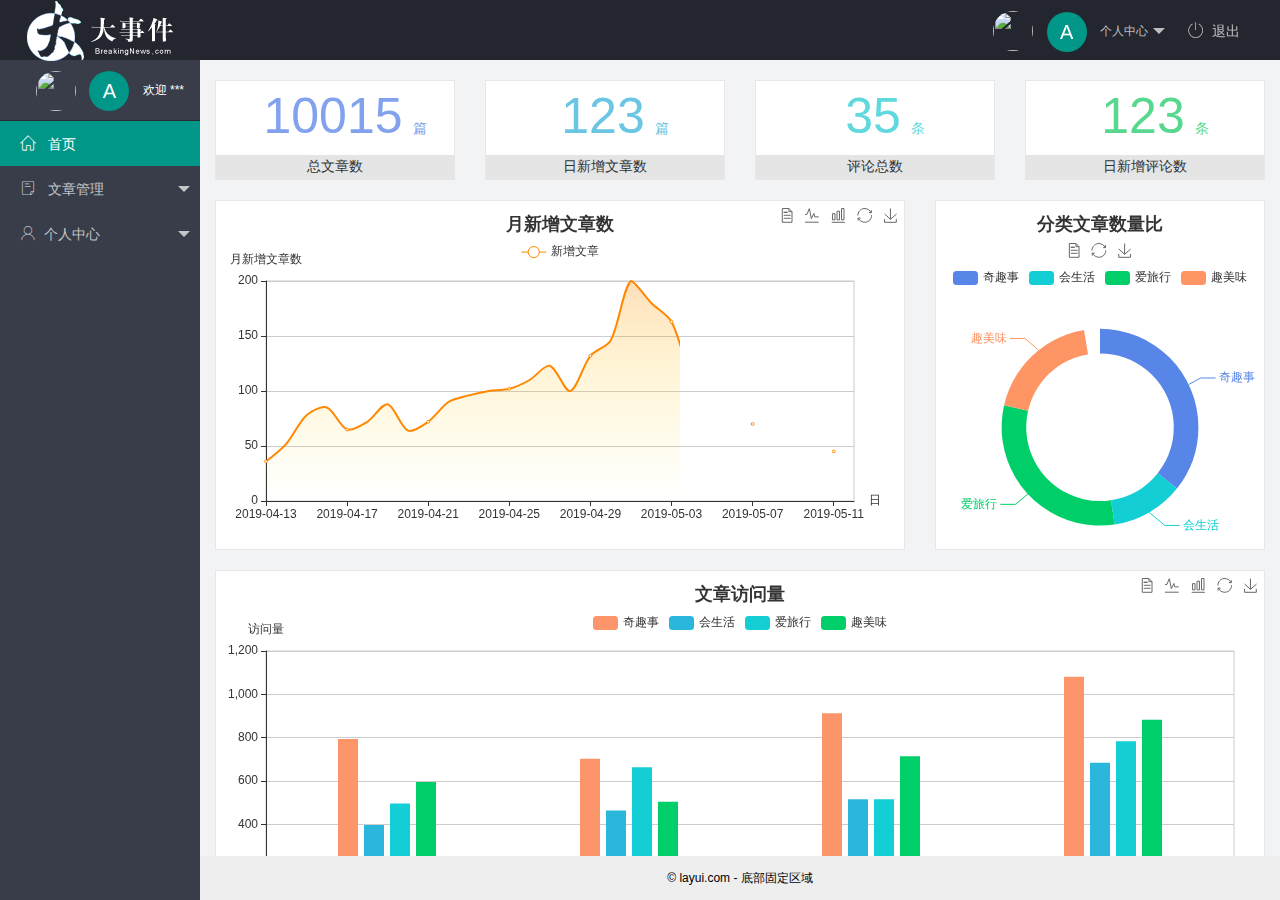
==== commit 841ec1f7: "完成user部分" ====
--- a/index.html
+++ b/index.html
@@ -64,9 +64,9 @@
                     <li class="layui-nav-item">
                         <a href="javascript:;"><span class="iconfont icon-user"></span>个人中心</a>
                         <dl class="layui-nav-child">
-                            <dd><a href="javascript:;"><i class="layui-icon layui-icon-app"></i>基本资料</a></dd>
-                            <dd><a href="javascript:;"><i class="layui-icon layui-icon-app"></i>更换图像</a></dd>
-                            <dd><a href="javascript:;"><i class="layui-icon layui-icon-app"></i>重置密码</a></dd>
+                            <dd><a href="/user/user_info.html" target="fm"><i class="layui-icon layui-icon-app"></i>基本资料</a></dd>
+                            <dd><a href="/user/user_avatar.html" target="fm"><i class="layui-icon layui-icon-app"></i>更换头像</a></dd>
+                            <dd><a href="/user/user_pwd.html" target="fm"><i class="layui-icon layui-icon-app"></i>重置密码</a></dd>
                         </dl>
                     </li>
                 </ul>
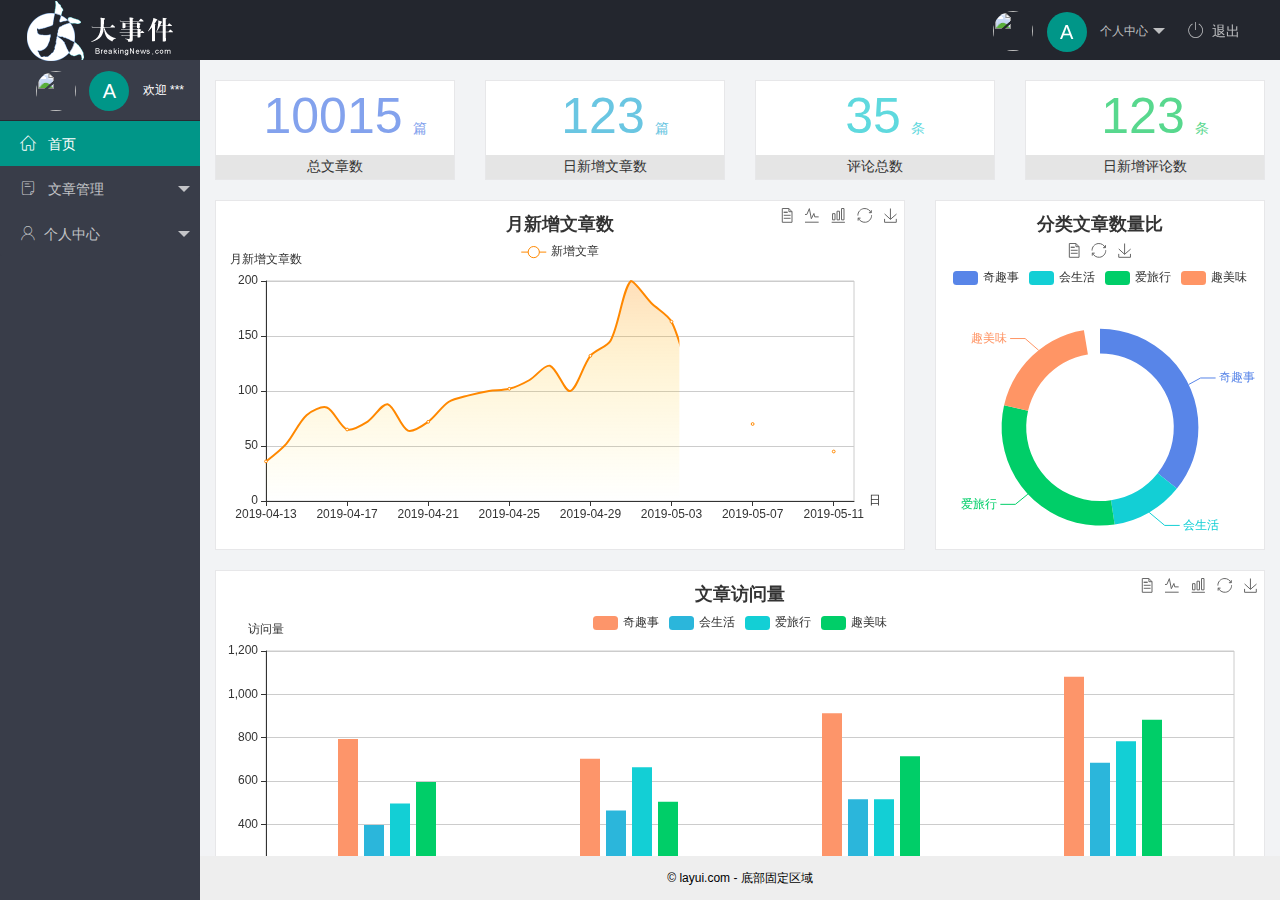
==== commit 4d1b9d5c: "完成文章管理相关功能的开发" ====
--- a/index.html
+++ b/index.html
@@ -56,9 +56,9 @@
                         <a href="javascript:;"><span class="iconfont icon-16"></span>
                             文章管理</a>
                         <dl class="layui-nav-child">
-                            <dd><a href="javascript:;"><i class="layui-icon layui-icon-app"></i>文章类别</a></dd>
-                            <dd><a href="javascript:;"><i class="layui-icon layui-icon-app"></i>文章列表</a></dd>
-                            <dd><a href="javascript:;"><i class="layui-icon layui-icon-app"></i>发布文章</a></dd>
+                            <dd><a href="/article/art_cate.html" target="fm"><i class="layui-icon layui-icon-app"></i>文章类别</a></dd>
+                            <dd><a href="/article/art_list.html" target="fm"><i class="layui-icon layui-icon-app"></i>文章列表</a></dd>
+                            <dd><a href="/article/art_pub.html" target="fm"><i class="layui-icon layui-icon-app"></i>发布文章</a></dd>
                         </dl>
                     </li>
                     <li class="layui-nav-item">
